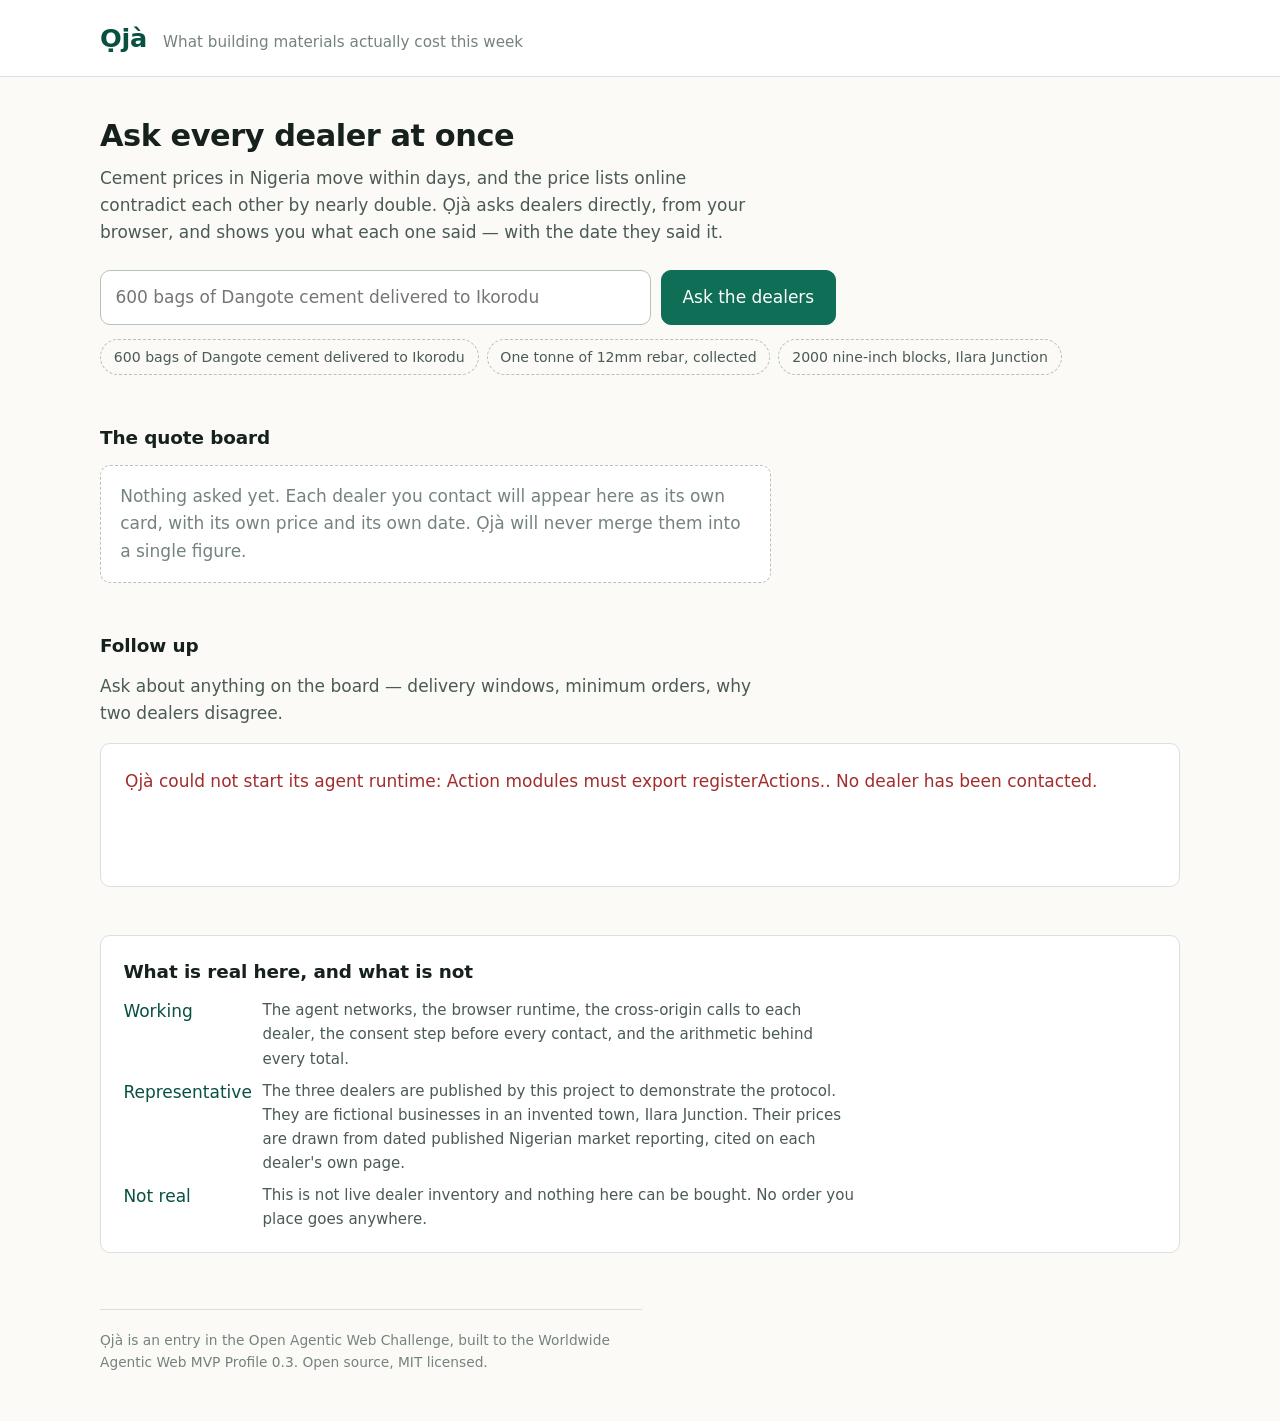
==== index.html @ cd79559d "Add quote board, site actions, dealer pages and two more dealers The quote board is the primary surf" ====
<!DOCTYPE html>
<html lang="en">
  <head>
    <meta charset="utf-8" />
    <meta name="viewport" content="width=device-width, initial-scale=1" />
    <title>Ọjà — what building materials actually cost this week</title>
    <meta
      name="description"
      content="Ọjà asks several independent Nigerian building-materials dealers for a quote at once and lays their answers side by side, each one dated and attributed. It never averages them."
    />
    <link rel="stylesheet" href="styles.css" />
    <script type="module" src="site.js"></script>
  </head>
  <body>
    <header class="masthead">
      <div class="wrap">
        <p class="wordmark">Ọjà</p>
        <p class="tagline">What building materials actually cost this week</p>
      </div>
    </header>

    <main class="wrap">
      <section class="ask" aria-labelledby="ask-heading">
        <h1 id="ask-heading">Ask every dealer at once</h1>
        <p class="lede">
          Cement prices in Nigeria move within days, and the price lists online contradict
          each other by nearly double. Ọjà asks dealers directly, from your browser, and
          shows you what each one said — with the date they said it.
        </p>

        <form id="ask-form" class="ask-form">
          <label for="ask-input" class="visually-hidden">What do you need?</label>
          <input
            id="ask-input"
            name="ask"
            type="text"
            autocomplete="off"
            placeholder="600 bags of Dangote cement delivered to Ikorodu"
          />
          <button type="submit">Ask the dealers</button>
        </form>

        <ul class="examples" aria-label="Example questions">
          <li><button type="button" class="example">600 bags of Dangote cement delivered to Ikorodu</button></li>
          <li><button type="button" class="example">One tonne of 12mm rebar, collected</button></li>
          <li><button type="button" class="example">2000 nine-inch blocks, Ilara Junction</button></li>
        </ul>
      </section>

      <section class="board-section" aria-labelledby="board-heading">
        <h2 id="board-heading">The quote board</h2>
        <p id="board-empty" class="board-empty">
          Nothing asked yet. Each dealer you contact will appear here as its own card, with
          its own price and its own date. Ọjà will never merge them into a single figure.
        </p>
        <div id="board" aria-live="polite"></div>
      </section>

      <section class="assistant-section" aria-labelledby="assistant-heading">
        <h2 id="assistant-heading">Follow up</h2>
        <p class="assistant-intro">
          Ask about anything on the board — delivery windows, minimum orders, why two
          dealers disagree.
        </p>
        <div id="app"></div>
      </section>

      <section class="disclosure" aria-labelledby="disclosure-heading">
        <h2 id="disclosure-heading">What is real here, and what is not</h2>
        <dl class="disclosure-list">
          <dt>Working</dt>
          <dd>
            The agent networks, the browser runtime, the cross-origin calls to each dealer,
            the consent step before every contact, and the arithmetic behind every total.
          </dd>
          <dt>Representative</dt>
          <dd>
            The three dealers are published by this project to demonstrate the protocol.
            They are fictional businesses in an invented town, Ilara Junction. Their prices
            are drawn from dated published Nigerian market reporting, cited on each dealer's
            own page.
          </dd>
          <dt>Not real</dt>
          <dd>
            This is not live dealer inventory and nothing here can be bought. No order you
            place goes anywhere.
          </dd>
        </dl>
      </section>
    </main>

    <footer class="wrap">
      <p>
        Ọjà is an entry in the Open Agentic Web Challenge, built to the Worldwide Agentic
        Web MVP Profile 0.3. Open source, MIT licensed.
      </p>
    </footer>
  </body>
</html>
---- styles.css ----
/* Ọjà.
   A buyer comparing dealer prices is reading figures, not browsing a brochure, so the
   page follows financial-information conventions: tabular numerals so prices align
   down a column, dates never hidden, and colour used only where it carries meaning. */

:root {
  --ink: #16211e;
  --ink-soft: #4a5a55;
  --ink-faint: #74837e;
  --line: #d9e0dd;
  --line-strong: #b4c2bd;
  --paper: #fbfaf7;
  --card: #ffffff;
  --green: #0f6e56;
  --green-deep: #085041;
  --green-wash: #e1f5ee;
  --amber: #854f0b;
  --amber-wash: #faeeda;
  --red: #a32d2d;
  --red-wash: #fcebeb;
  --radius: 10px;
  --measure: 62ch;
}

* { box-sizing: border-box; }

html { -webkit-text-size-adjust: 100%; }

body {
  margin: 0;
  background: var(--paper);
  color: var(--ink);
  font-family: ui-sans-serif, system-ui, -apple-system, "Segoe UI", Roboto, "Helvetica Neue", Arial, sans-serif;
  font-size: 17px;
  line-height: 1.6;
  font-variant-numeric: tabular-nums;
}

.wrap { width: min(1080px, 100% - 2.5rem); margin-inline: auto; }

.visually-hidden {
  position: absolute; width: 1px; height: 1px;
  padding: 0; margin: -1px; overflow: hidden;
  clip-path: inset(50%); white-space: nowrap;
}

/* masthead */

.masthead {
  border-bottom: 1px solid var(--line);
  background: var(--card);
  padding-block: 1.1rem;
}
.masthead .wrap { display: flex; align-items: baseline; gap: 1rem; flex-wrap: wrap; }
.wordmark {
  margin: 0;
  font-size: 1.6rem;
  font-weight: 600;
  letter-spacing: -0.01em;
  color: var(--green-deep);
}
.tagline { margin: 0; color: var(--ink-faint); font-size: 0.95rem; }

main { padding-block: 2.5rem 3.5rem; display: grid; gap: 3rem; }

h1 { font-size: 1.9rem; line-height: 1.25; margin: 0 0 0.6rem; letter-spacing: -0.015em; }
h2 { font-size: 1.15rem; margin: 0 0 0.75rem; letter-spacing: -0.005em; }
h3 { font-size: 1rem; margin: 0 0 0.35rem; }

.lede { max-width: var(--measure); color: var(--ink-soft); margin: 0 0 1.5rem; }

/* ask */

.ask-form { display: flex; gap: 0.6rem; flex-wrap: wrap; max-width: 46rem; }
.ask-form input {
  flex: 1 1 22rem;
  min-width: 0;
  padding: 0.8rem 0.9rem;
  font: inherit;
  color: var(--ink);
  background: var(--card);
  border: 1px solid var(--line-strong);
  border-radius: var(--radius);
}
.ask-form input:focus-visible { outline: 2px solid var(--green); outline-offset: 1px; border-color: var(--green); }
.ask-form button {
  padding: 0.8rem 1.3rem;
  font: inherit;
  font-weight: 500;
  color: #fff;
  background: var(--green);
  border: 1px solid var(--green);
  border-radius: var(--radius);
  cursor: pointer;
}
.ask-form button:hover { background: var(--green-deep); border-color: var(--green-deep); }
.ask-form button:focus-visible { outline: 2px solid var(--green-deep); outline-offset: 2px; }
.ask-form button[disabled] { opacity: 0.55; cursor: progress; }

.examples { list-style: none; display: flex; flex-wrap: wrap; gap: 0.5rem; padding: 0; margin: 0.9rem 0 0; }
.example {
  font: inherit;
  font-size: 0.88rem;
  color: var(--ink-soft);
  background: transparent;
  border: 1px dashed var(--line-strong);
  border-radius: 999px;
  padding: 0.35rem 0.8rem;
  cursor: pointer;
}
.example:hover { color: var(--green-deep); border-color: var(--green); border-style: solid; }
.example:focus-visible { outline: 2px solid var(--green); outline-offset: 2px; }

/* board */

.board-empty {
  max-width: var(--measure);
  color: var(--ink-faint);
  background: var(--card);
  border: 1px dashed var(--line-strong);
  border-radius: var(--radius);
  padding: 1.1rem 1.2rem;
  margin: 0;
}
.board-request { margin: 0 0 1rem; color: var(--ink-soft); font-size: 0.95rem; }

.quote-grid {
  display: grid;
  gap: 1rem;
  grid-template-columns: repeat(auto-fit, minmax(16rem, 1fr));
}

.quote-card {
  background: var(--card);
  border: 1px solid var(--line);
  border-radius: var(--radius);
  padding: 1.1rem 1.2rem 1.2rem;
  display: flex;
  flex-direction: column;
  gap: 0.15rem;
}
.quote-card h3 { color: var(--green-deep); }

.quote-price {
  margin: 0.35rem 0 0;
  font-size: 1.85rem;
  font-weight: 600;
  letter-spacing: -0.02em;
  line-height: 1.1;
}
.quote-unit { margin: 0 0 0.7rem; color: var(--ink-faint); font-size: 0.88rem; }

.quote-card dl { margin: 0; display: grid; grid-template-columns: auto 1fr; gap: 0.3rem 0.9rem; font-size: 0.9rem; }
.quote-card dt { color: var(--ink-faint); }
.quote-card dd { margin: 0; color: var(--ink-soft); }

.quote-date {
  margin: 0.8rem 0 0;
  font-size: 0.84rem;
  color: var(--ink-faint);
  padding-top: 0.6rem;
  border-top: 1px solid var(--line);
}
.quote-date-stale { color: var(--amber); background: var(--amber-wash); border-radius: 6px; padding: 0.4rem 0.55rem; border-top: 0; }
.quote-note { margin: 0.6rem 0 0; font-size: 0.86rem; color: var(--ink-soft); }

.quote-card-failed { background: var(--red-wash); border-color: #f09595; }
.quote-card-failed h3 { color: var(--red); }
.quote-failed-reason { margin: 0.3rem 0 0; font-size: 0.9rem; color: #791f1f; }

/* spread */

.spread {
  margin-top: 1.25rem;
  background: var(--green-wash);
  border: 1px solid #5dcaa5;
  border-radius: var(--radius);
  padding: 1.1rem 1.2rem;
}
.spread h3 { color: var(--green-deep); }
.spread-line { margin: 0.2rem 0 0; font-size: 1.05rem; font-weight: 500; }
.spread-gap { margin: 0.25rem 0 0; color: var(--green-deep); }

.spread-wide { background: var(--amber-wash); border-color: #ef9f27; }
.spread-wide h3, .spread-wide .spread-gap { color: var(--amber); }
.spread-warning { margin: 0.7rem 0 0; font-size: 0.92rem; color: #633806; max-width: var(--measure); }

/* assistant */

.assistant-intro { max-width: var(--measure); color: var(--ink-soft); margin: 0 0 1rem; }
#app {
  background: var(--card);
  border: 1px solid var(--line);
  border-radius: var(--radius);
  min-height: 9rem;
  padding: 0.5rem;
}

/* disclosure */

.disclosure {
  background: var(--card);
  border: 1px solid var(--line);
  border-radius: var(--radius);
  padding: 1.3rem 1.4rem;
}
.disclosure-list { margin: 0; display: grid; gap: 0.5rem 1.2rem; grid-template-columns: 7.5rem 1fr; }
.disclosure-list dt { font-weight: 500; color: var(--green-deep); }
.disclosure-list dd { margin: 0; color: var(--ink-soft); max-width: var(--measure); font-size: 0.94rem; }

footer { padding-bottom: 3rem; }
footer p { color: var(--ink-faint); font-size: 0.86rem; max-width: var(--measure); margin: 0; border-top: 1px solid var(--line); padding-top: 1.2rem; }

@media (max-width: 34rem) {
  body { font-size: 16px; }
  h1 { font-size: 1.55rem; }
  .disclosure-list { grid-template-columns: 1fr; gap: 0.15rem; }
  .disclosure-list dd { margin-bottom: 0.7rem; }
  .quote-price { font-size: 1.6rem; }
}

@media (prefers-reduced-motion: reduce) {
  * { animation-duration: 0.01ms !important; transition-duration: 0.01ms !important; }
}
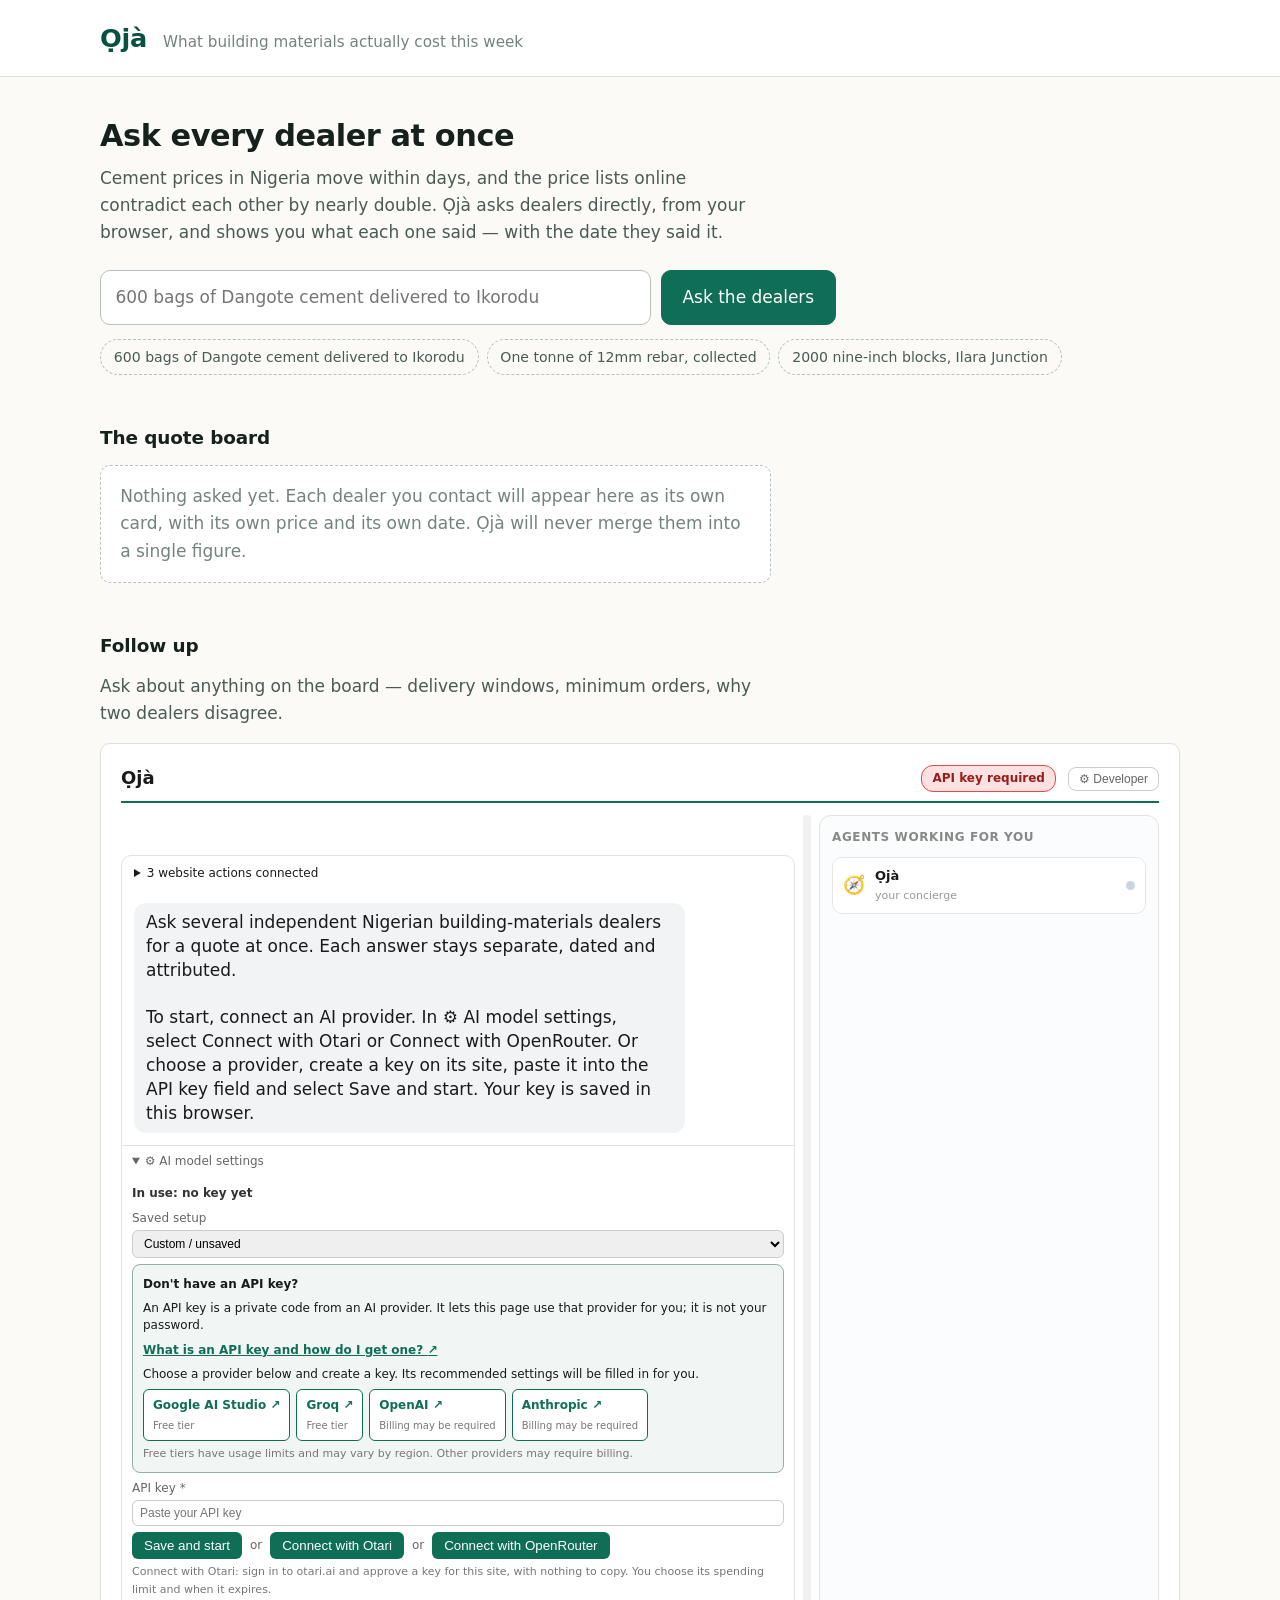
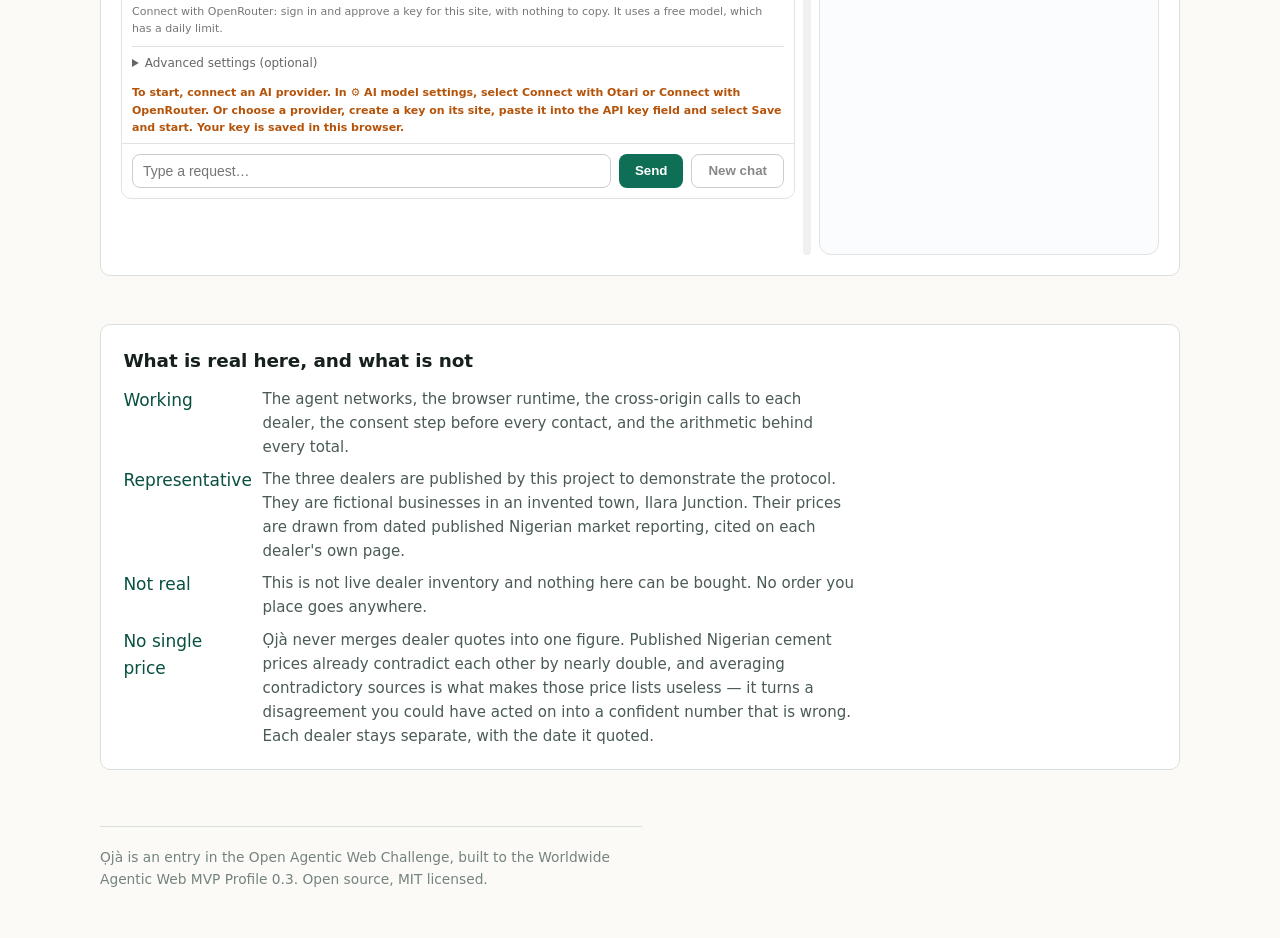
==== commit 9193c348: "Tell the buyer what to check, not what Ọjà refuses to do The spread panel said "that disagreement is" ====
--- a/index.html
+++ b/index.html
@@ -85,6 +85,14 @@
             This is not live dealer inventory and nothing here can be bought. No order you
             place goes anywhere.
           </dd>
+          <dt>No single price</dt>
+          <dd>
+            Ọjà never merges dealer quotes into one figure. Published Nigerian cement prices
+            already contradict each other by nearly double, and averaging contradictory
+            sources is what makes those price lists useless — it turns a disagreement you
+            could have acted on into a confident number that is wrong. Each dealer stays
+            separate, with the date it quoted.
+          </dd>
         </dl>
       </section>
     </main>
--- a/styles.css
+++ b/styles.css
@@ -222,3 +222,15 @@
 @media (prefers-reduced-motion: reduce) {
   * { animation-duration: 0.01ms !important; transition-duration: 0.01ms !important; }
 }
+
+/* The dealer disclosure, rendered by the page rather than generated by each dealer.
+   A page-owned disclosure cannot be softened or omitted by a model having an off turn,
+   and three agents writing the same sentence is time the buyer waits through. */
+.quote-status {
+  margin: .7rem 0 0;
+  padding-top: .6rem;
+  border-top: 1px solid var(--line);
+  font-size: .8rem;
+  color: var(--ink-faint);
+}
+.quote-card-failed .quote-status { border-top-color: #f09595; color: #791f1f; }
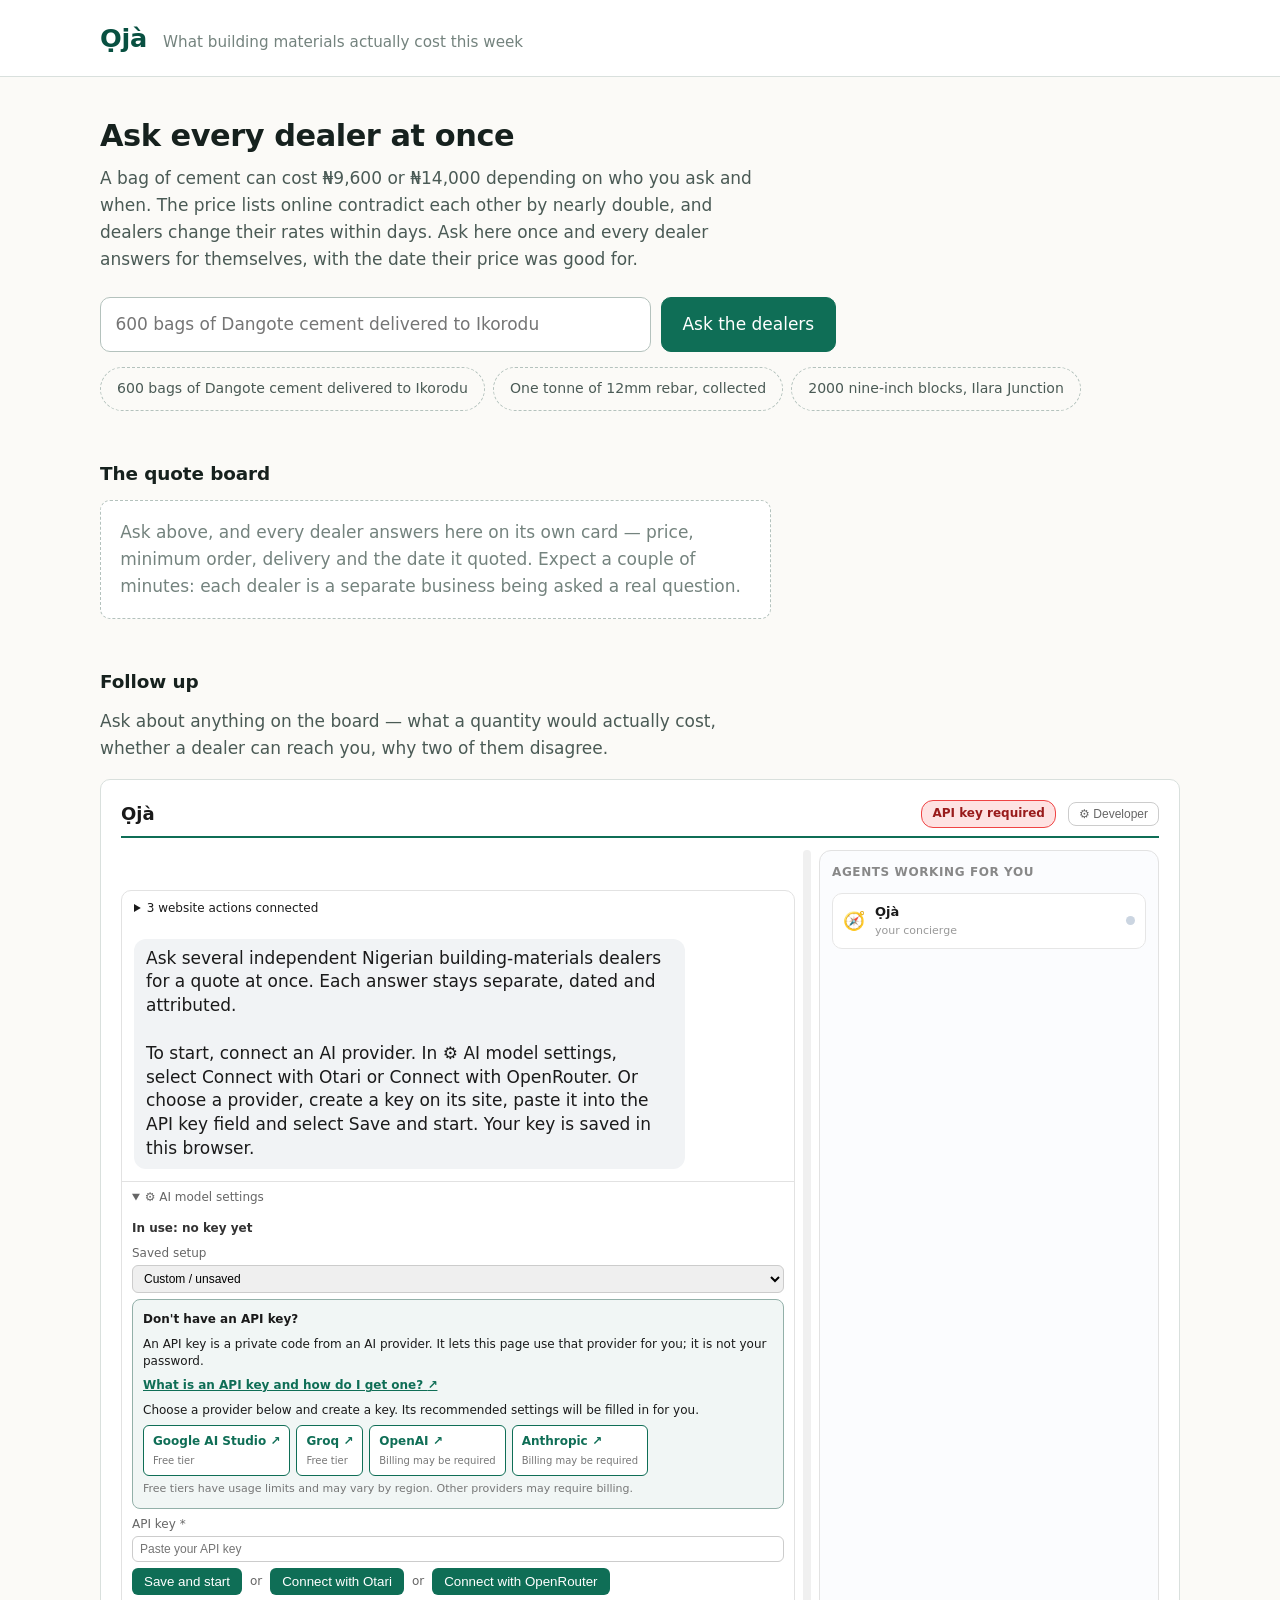
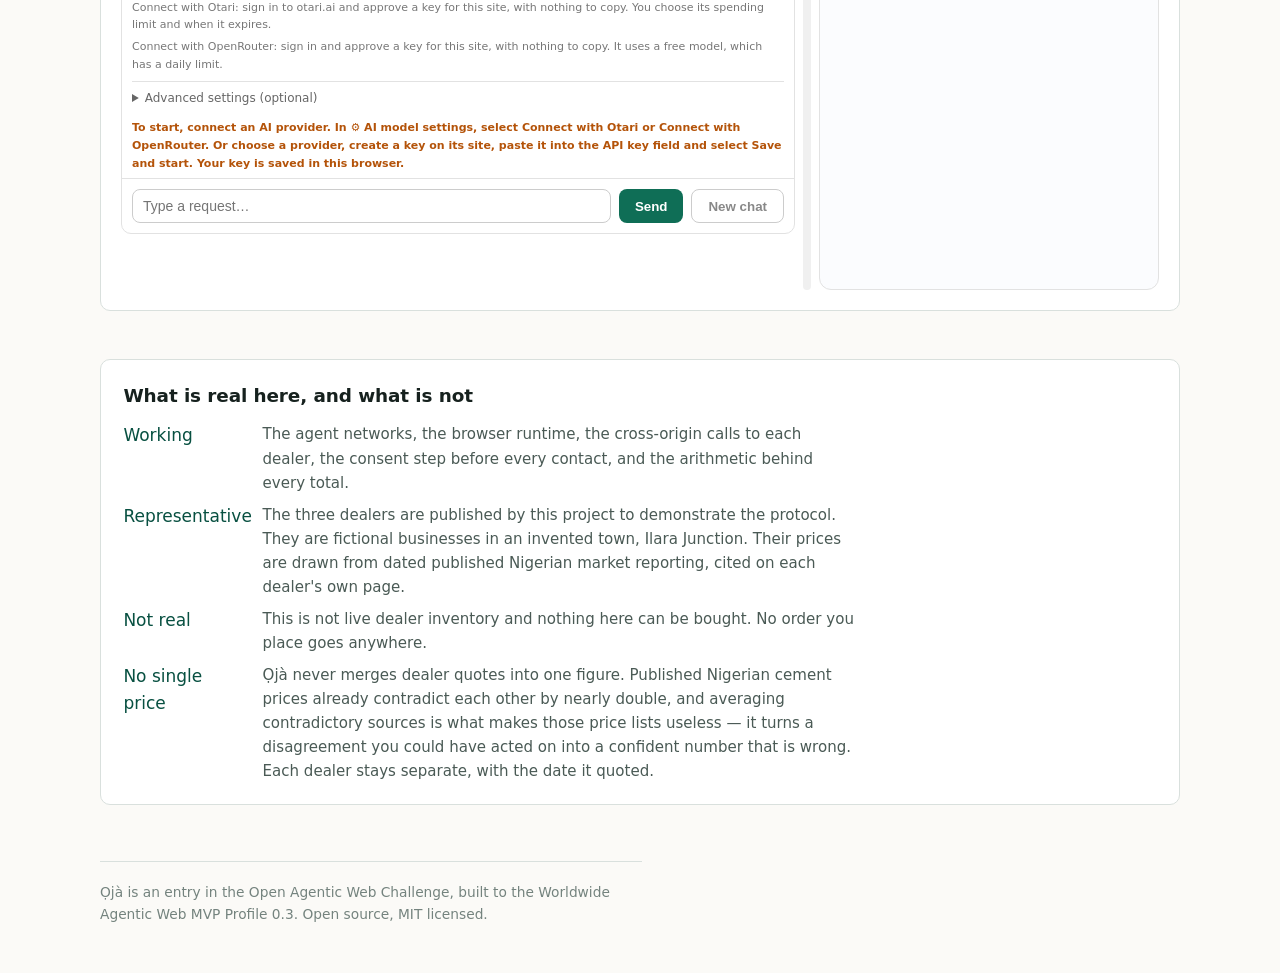
==== commit 68dd7f13: "Fix self-referential copy, touch targets and the live region Copy. The same fault as the spread pane" ====
--- a/index.html
+++ b/index.html
@@ -23,9 +23,10 @@
       <section class="ask" aria-labelledby="ask-heading">
         <h1 id="ask-heading">Ask every dealer at once</h1>
         <p class="lede">
-          Cement prices in Nigeria move within days, and the price lists online contradict
-          each other by nearly double. Ọjà asks dealers directly, from your browser, and
-          shows you what each one said — with the date they said it.
+          A bag of cement can cost ₦9,600 or ₦14,000 depending on who you ask and when.
+          The price lists online contradict each other by nearly double, and dealers change
+          their rates within days. Ask here once and every dealer answers for themselves,
+          with the date their price was good for.
         </p>
 
         <form id="ask-form" class="ask-form">
@@ -50,17 +51,19 @@
       <section class="board-section" aria-labelledby="board-heading">
         <h2 id="board-heading">The quote board</h2>
         <p id="board-empty" class="board-empty">
-          Nothing asked yet. Each dealer you contact will appear here as its own card, with
-          its own price and its own date. Ọjà will never merge them into a single figure.
+          Ask above, and every dealer answers here on its own card — price, minimum order,
+          delivery and the date it quoted. Expect a couple of minutes: each dealer is a
+          separate business being asked a real question.
         </p>
-        <div id="board" aria-live="polite"></div>
+        <div id="board"></div>
+        <p id="board-status" class="visually-hidden" role="status" aria-live="polite"></p>
       </section>
 
       <section class="assistant-section" aria-labelledby="assistant-heading">
         <h2 id="assistant-heading">Follow up</h2>
         <p class="assistant-intro">
-          Ask about anything on the board — delivery windows, minimum orders, why two
-          dealers disagree.
+          Ask about anything on the board — what a quantity would actually cost, whether a
+          dealer can reach you, why two of them disagree.
         </p>
         <div id="app"></div>
       </section>
--- a/styles.css
+++ b/styles.css
@@ -18,6 +18,11 @@
   --amber-wash: #faeeda;
   --red: #a32d2d;
   --red-wash: #fcebeb;
+  --red-line: #f09595;
+  --red-ink: #791f1f;
+  --green-line: #5dcaa5;
+  --amber-line: #ef9f27;
+  --amber-ink: #633806;
   --radius: 10px;
   --measure: 62ch;
 }
@@ -105,8 +110,11 @@
   background: transparent;
   border: 1px dashed var(--line-strong);
   border-radius: 999px;
-  padding: 0.35rem 0.8rem;
+  /* 44px minimum: these are tapped with a thumb, not clicked with a mouse. */
+  min-height: 44px;
+  padding: 0.5rem 1rem;
   cursor: pointer;
+  text-align: left;
 }
 .example:hover { color: var(--green-deep); border-color: var(--green); border-style: solid; }
 .example:focus-visible { outline: 2px solid var(--green); outline-offset: 2px; }
@@ -164,16 +172,16 @@
 .quote-date-stale { color: var(--amber); background: var(--amber-wash); border-radius: 6px; padding: 0.4rem 0.55rem; border-top: 0; }
 .quote-note { margin: 0.6rem 0 0; font-size: 0.86rem; color: var(--ink-soft); }
 
-.quote-card-failed { background: var(--red-wash); border-color: #f09595; }
+.quote-card-failed { background: var(--red-wash); border-color: var(--red-line); }
 .quote-card-failed h3 { color: var(--red); }
-.quote-failed-reason { margin: 0.3rem 0 0; font-size: 0.9rem; color: #791f1f; }
+.quote-failed-reason { margin: 0.3rem 0 0; font-size: 0.9rem; color: var(--red-ink); }
 
 /* spread */
 
 .spread {
   margin-top: 1.25rem;
   background: var(--green-wash);
-  border: 1px solid #5dcaa5;
+  border: 1px solid var(--green-line);
   border-radius: var(--radius);
   padding: 1.1rem 1.2rem;
 }
@@ -181,9 +189,9 @@
 .spread-line { margin: 0.2rem 0 0; font-size: 1.05rem; font-weight: 500; }
 .spread-gap { margin: 0.25rem 0 0; color: var(--green-deep); }
 
-.spread-wide { background: var(--amber-wash); border-color: #ef9f27; }
+.spread-wide { background: var(--amber-wash); border-color: var(--amber-line); }
 .spread-wide h3, .spread-wide .spread-gap { color: var(--amber); }
-.spread-warning { margin: 0.7rem 0 0; font-size: 0.92rem; color: #633806; max-width: var(--measure); }
+.spread-warning { margin: 0.7rem 0 0; font-size: 0.92rem; color: var(--amber-ink); max-width: var(--measure); }
 
 /* assistant */
 
@@ -233,4 +241,11 @@
   font-size: .8rem;
   color: var(--ink-faint);
 }
-.quote-card-failed .quote-status { border-top-color: #f09595; color: #791f1f; }
+.quote-card-failed .quote-status { border-top-color: #f09595; color: var(--red-ink); }
+
+/* A dealer that has not answered yet. Asking three dealers one at a time takes
+   minutes; showing who is still to come is the difference between a page that
+   looks slow and a page that looks broken. */
+.quote-card-waiting { background: transparent; border-style: dashed; }
+.quote-card-waiting h3 { color: var(--ink-faint); }
+.quote-waiting { margin: .3rem 0 0; font-size: .9rem; color: var(--ink-faint); }
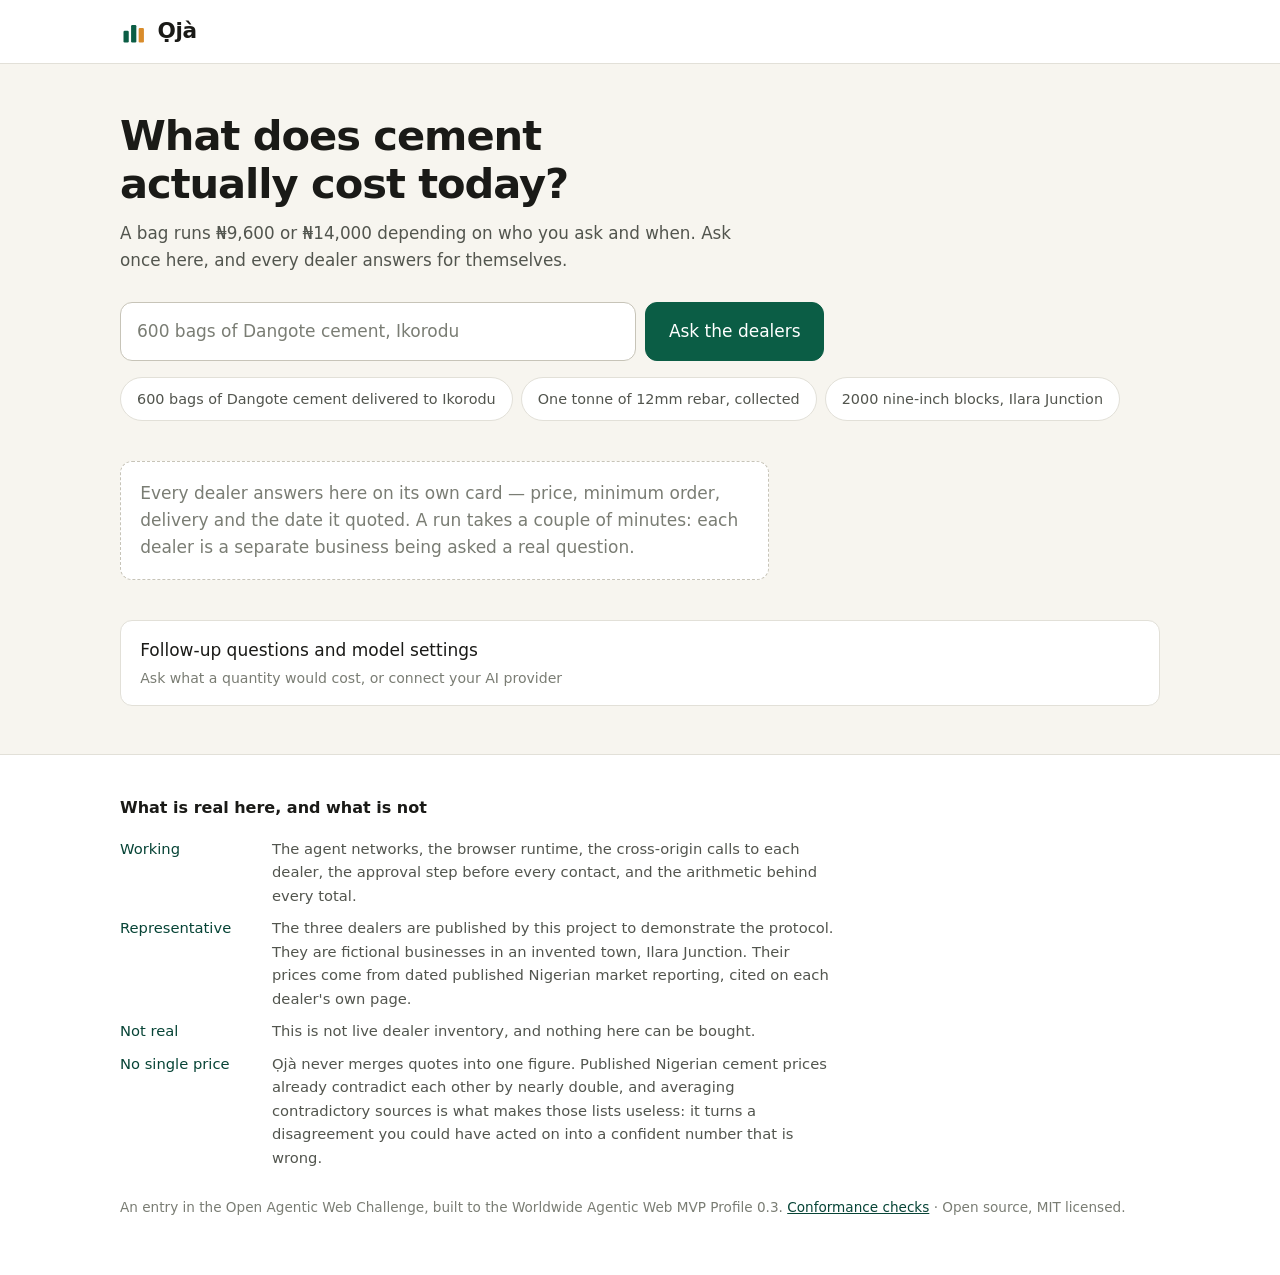
==== commit ff9eaa90: "Give Ọjà a brand and a front end Palette: market green with amber. Green carries money and trust and" ====
--- a/index.html
+++ b/index.html
@@ -6,105 +6,111 @@
     <title>Ọjà — what building materials actually cost this week</title>
     <meta
       name="description"
-      content="Ọjà asks several independent Nigerian building-materials dealers for a quote at once and lays their answers side by side, each one dated and attributed. It never averages them."
+      content="Ask several independent Nigerian building-materials dealers for a quote at once. Every answer stays separate, dated and attributed."
     />
+    <link rel="icon" href="favicon.svg" type="image/svg+xml" />
     <link rel="stylesheet" href="styles.css" />
     <script type="module" src="site.js"></script>
   </head>
   <body>
     <header class="masthead">
       <div class="wrap">
-        <p class="wordmark">Ọjà</p>
-        <p class="tagline">What building materials actually cost this week</p>
+        <a class="brand" href="./" aria-label="Ọjà, home">
+          <svg class="mark" viewBox="0 0 48 48" aria-hidden="true">
+            <rect x="6" y="22" width="9" height="20" rx="2" />
+            <rect x="19" y="12" width="9" height="30" rx="2" />
+            <rect class="mark-accent" x="32" y="17" width="9" height="25" rx="2" />
+          </svg>
+          <span class="wordmark">Ọjà</span>
+        </a>
       </div>
     </header>
 
-    <main class="wrap">
-      <section class="ask" aria-labelledby="ask-heading">
-        <h1 id="ask-heading">Ask every dealer at once</h1>
-        <p class="lede">
-          A bag of cement can cost ₦9,600 or ₦14,000 depending on who you ask and when.
-          The price lists online contradict each other by nearly double, and dealers change
-          their rates within days. Ask here once and every dealer answers for themselves,
-          with the date their price was good for.
-        </p>
+    <main>
+      <section class="hero">
+        <div class="wrap">
+          <h1>What does cement actually cost today?</h1>
+          <p class="lede">
+            A bag runs ₦9,600 or ₦14,000 depending on who you ask and when. Ask once here,
+            and every dealer answers for themselves.
+          </p>
 
-        <form id="ask-form" class="ask-form">
-          <label for="ask-input" class="visually-hidden">What do you need?</label>
-          <input
-            id="ask-input"
-            name="ask"
-            type="text"
-            autocomplete="off"
-            placeholder="600 bags of Dangote cement delivered to Ikorodu"
-          />
-          <button type="submit">Ask the dealers</button>
-        </form>
+          <form id="ask-form" class="ask-form">
+            <label for="ask-input" class="visually-hidden">What do you need?</label>
+            <input
+              id="ask-input"
+              name="ask"
+              type="text"
+              autocomplete="off"
+              enterkeyhint="send"
+              placeholder="600 bags of Dangote cement, Ikorodu"
+            />
+            <button type="submit">Ask the dealers</button>
+          </form>
 
-        <ul class="examples" aria-label="Example questions">
-          <li><button type="button" class="example">600 bags of Dangote cement delivered to Ikorodu</button></li>
-          <li><button type="button" class="example">One tonne of 12mm rebar, collected</button></li>
-          <li><button type="button" class="example">2000 nine-inch blocks, Ilara Junction</button></li>
-        </ul>
+          <ul class="examples" aria-label="Try one of these">
+            <li><button type="button" class="example">600 bags of Dangote cement delivered to Ikorodu</button></li>
+            <li><button type="button" class="example">One tonne of 12mm rebar, collected</button></li>
+            <li><button type="button" class="example">2000 nine-inch blocks, Ilara Junction</button></li>
+          </ul>
+        </div>
       </section>
 
-      <section class="board-section" aria-labelledby="board-heading">
-        <h2 id="board-heading">The quote board</h2>
-        <p id="board-empty" class="board-empty">
-          Ask above, and every dealer answers here on its own card — price, minimum order,
-          delivery and the date it quoted. Expect a couple of minutes: each dealer is a
-          separate business being asked a real question.
-        </p>
-        <div id="board"></div>
-        <p id="board-status" class="visually-hidden" role="status" aria-live="polite"></p>
+      <section class="board-section">
+        <div class="wrap">
+          <p id="board-empty" class="board-empty">
+            Every dealer answers here on its own card — price, minimum order, delivery and the
+            date it quoted. A run takes a couple of minutes: each dealer is a separate
+            business being asked a real question.
+          </p>
+          <div id="board"></div>
+          <p id="board-status" class="visually-hidden" role="status" aria-live="polite"></p>
+        </div>
       </section>
 
-      <section class="assistant-section" aria-labelledby="assistant-heading">
-        <h2 id="assistant-heading">Follow up</h2>
-        <p class="assistant-intro">
-          Ask about anything on the board — what a quantity would actually cost, whether a
-          dealer can reach you, why two of them disagree.
-        </p>
-        <div id="app"></div>
+      <section class="panel-section">
+        <div class="wrap">
+          <details id="assistant-details">
+            <summary>
+              <span class="summary-title">Follow-up questions and model settings</span>
+              <span class="summary-hint">Ask what a quantity would cost, or connect your AI provider</span>
+            </summary>
+            <div id="app"></div>
+          </details>
+        </div>
       </section>
+    </main>
 
-      <section class="disclosure" aria-labelledby="disclosure-heading">
-        <h2 id="disclosure-heading">What is real here, and what is not</h2>
+    <footer>
+      <div class="wrap">
+        <h2>What is real here, and what is not</h2>
         <dl class="disclosure-list">
           <dt>Working</dt>
           <dd>
             The agent networks, the browser runtime, the cross-origin calls to each dealer,
-            the consent step before every contact, and the arithmetic behind every total.
+            the approval step before every contact, and the arithmetic behind every total.
           </dd>
           <dt>Representative</dt>
           <dd>
-            The three dealers are published by this project to demonstrate the protocol.
-            They are fictional businesses in an invented town, Ilara Junction. Their prices
-            are drawn from dated published Nigerian market reporting, cited on each dealer's
-            own page.
+            The three dealers are published by this project to demonstrate the protocol. They
+            are fictional businesses in an invented town, Ilara Junction. Their prices come
+            from dated published Nigerian market reporting, cited on each dealer's own page.
           </dd>
           <dt>Not real</dt>
-          <dd>
-            This is not live dealer inventory and nothing here can be bought. No order you
-            place goes anywhere.
-          </dd>
+          <dd>This is not live dealer inventory, and nothing here can be bought.</dd>
           <dt>No single price</dt>
           <dd>
-            Ọjà never merges dealer quotes into one figure. Published Nigerian cement prices
-            already contradict each other by nearly double, and averaging contradictory
-            sources is what makes those price lists useless — it turns a disagreement you
-            could have acted on into a confident number that is wrong. Each dealer stays
-            separate, with the date it quoted.
+            Ọjà never merges quotes into one figure. Published Nigerian cement prices already
+            contradict each other by nearly double, and averaging contradictory sources is
+            what makes those lists useless: it turns a disagreement you could have acted on
+            into a confident number that is wrong.
           </dd>
         </dl>
-      </section>
-    </main>
-
-    <footer class="wrap">
-      <p>
-        Ọjà is an entry in the Open Agentic Web Challenge, built to the Worldwide Agentic
-        Web MVP Profile 0.3. Open source, MIT licensed.
-      </p>
+        <p class="colophon">
+          An entry in the Open Agentic Web Challenge, built to the Worldwide Agentic Web MVP
+          Profile 0.3. <a href="./checks/">Conformance checks</a> · Open source, MIT licensed.
+        </p>
+      </div>
     </footer>
   </body>
 </html>
--- a/styles.css
+++ b/styles.css
@@ -1,30 +1,41 @@
-/* Ọjà.
-   A buyer comparing dealer prices is reading figures, not browsing a brochure, so the
-   page follows financial-information conventions: tabular numerals so prices align
-   down a column, dates never hidden, and colour used only where it carries meaning. */
+/* Ọjà design tokens.
+   Market green: trust and money, Nigerian without waving a flag. Amber is not
+   decoration here — it marks a stale price or a gap too wide to trust, so it is
+   reserved for exactly those two jobs and used nowhere else. Paper is warm rather
+   than white: this is a building-materials product, not a SaaS dashboard. */
 
 :root {
-  --ink: #16211e;
-  --ink-soft: #4a5a55;
-  --ink-faint: #74837e;
-  --line: #d9e0dd;
-  --line-strong: #b4c2bd;
-  --paper: #fbfaf7;
-  --card: #ffffff;
-  --green: #0f6e56;
-  --green-deep: #085041;
-  --green-wash: #e1f5ee;
-  --amber: #854f0b;
-  --amber-wash: #faeeda;
-  --red: #a32d2d;
-  --red-wash: #fcebeb;
-  --red-line: #f09595;
-  --red-ink: #791f1f;
-  --green-line: #5dcaa5;
-  --amber-line: #ef9f27;
-  --amber-ink: #633806;
-  --radius: 10px;
-  --measure: 62ch;
+  /* brand */
+  --green: #0B5D45;
+  --green-deep: #074436;
+  --green-wash: #E6F0EC;
+  --green-line: #9CC4B6;
+  --amber: #D98C2B;
+  --amber-deep: #8A5410;
+  --amber-wash: #FBF1E2;
+  --amber-line: #E8BE84;
+
+  /* surfaces */
+  --paper: #F7F5EF;
+  --card: #FFFFFF;
+  --line: #E2E0D8;
+  --line-strong: #C7C4B8;
+
+  /* ink */
+  --ink: #1A1A17;
+  --ink-soft: #52554E;
+  --ink-faint: #7A7D74;
+
+  /* states */
+  --red: #A32D2D;
+  --red-wash: #FBEAEA;
+  --red-line: #E8A5A5;
+  --red-ink: #7A1F1F;
+
+  /* form */
+  --radius: 12px;
+  --radius-sm: 8px;
+  --measure: 60ch;
 }
 
 * { box-sizing: border-box; }
@@ -39,9 +50,10 @@
   font-size: 17px;
   line-height: 1.6;
   font-variant-numeric: tabular-nums;
-}
-
-.wrap { width: min(1080px, 100% - 2.5rem); margin-inline: auto; }
+  -webkit-font-smoothing: antialiased;
+}
+
+.wrap { width: min(1040px, 100% - 2.5rem); margin-inline: auto; }
 
 .visually-hidden {
   position: absolute; width: 1px; height: 1px;
@@ -49,75 +61,87 @@
   clip-path: inset(50%); white-space: nowrap;
 }
 
-/* masthead */
-
-.masthead {
-  border-bottom: 1px solid var(--line);
-  background: var(--card);
-  padding-block: 1.1rem;
-}
-.masthead .wrap { display: flex; align-items: baseline; gap: 1rem; flex-wrap: wrap; }
-.wordmark {
-  margin: 0;
-  font-size: 1.6rem;
-  font-weight: 600;
-  letter-spacing: -0.01em;
-  color: var(--green-deep);
-}
-.tagline { margin: 0; color: var(--ink-faint); font-size: 0.95rem; }
-
-main { padding-block: 2.5rem 3.5rem; display: grid; gap: 3rem; }
-
-h1 { font-size: 1.9rem; line-height: 1.25; margin: 0 0 0.6rem; letter-spacing: -0.015em; }
-h2 { font-size: 1.15rem; margin: 0 0 0.75rem; letter-spacing: -0.005em; }
-h3 { font-size: 1rem; margin: 0 0 0.35rem; }
-
-.lede { max-width: var(--measure); color: var(--ink-soft); margin: 0 0 1.5rem; }
-
-/* ask */
-
-.ask-form { display: flex; gap: 0.6rem; flex-wrap: wrap; max-width: 46rem; }
+/* masthead: the mark and the name, nothing else. Navigation a visitor does not
+   need is navigation that makes a product feel like an admin tool. */
+
+.masthead { background: var(--card); border-bottom: 1px solid var(--line); }
+.brand {
+  display: inline-flex; align-items: center; gap: .6rem;
+  padding: .9rem 0; text-decoration: none; color: inherit;
+}
+.mark { width: 28px; height: 28px; flex: none; }
+.mark rect { fill: var(--green); }
+.mark .mark-accent { fill: var(--amber); }
+.wordmark { font-size: 1.35rem; font-weight: 600; letter-spacing: -0.02em; color: var(--ink); }
+
+/* hero */
+
+.hero { padding: 3rem 0 2.5rem; }
+h1 {
+  font-size: clamp(1.75rem, 6vw, 2.6rem);
+  line-height: 1.15;
+  letter-spacing: -0.025em;
+  margin: 0 0 .75rem;
+  max-width: 18ch;
+}
+.lede { margin: 0 0 1.75rem; color: var(--ink-soft); max-width: var(--measure); font-size: 1.05rem; }
+
+.ask-form { display: flex; gap: .6rem; flex-wrap: wrap; max-width: 44rem; }
 .ask-form input {
-  flex: 1 1 22rem;
-  min-width: 0;
-  padding: 0.8rem 0.9rem;
-  font: inherit;
-  color: var(--ink);
-  background: var(--card);
-  border: 1px solid var(--line-strong);
-  border-radius: var(--radius);
-}
+  flex: 1 1 20rem; min-width: 0;
+  padding: .95rem 1rem; font: inherit; color: var(--ink);
+  background: var(--card); border: 1px solid var(--line-strong);
+  border-radius: var(--radius);
+}
+.ask-form input::placeholder { color: var(--ink-faint); }
 .ask-form input:focus-visible { outline: 2px solid var(--green); outline-offset: 1px; border-color: var(--green); }
 .ask-form button {
-  padding: 0.8rem 1.3rem;
-  font: inherit;
-  font-weight: 500;
-  color: #fff;
-  background: var(--green);
-  border: 1px solid var(--green);
-  border-radius: var(--radius);
-  cursor: pointer;
+  padding: .95rem 1.4rem; font: inherit; font-weight: 500;
+  color: #fff; background: var(--green);
+  border: 1px solid var(--green); border-radius: var(--radius); cursor: pointer;
+  min-height: 44px;
 }
 .ask-form button:hover { background: var(--green-deep); border-color: var(--green-deep); }
 .ask-form button:focus-visible { outline: 2px solid var(--green-deep); outline-offset: 2px; }
-.ask-form button[disabled] { opacity: 0.55; cursor: progress; }
-
-.examples { list-style: none; display: flex; flex-wrap: wrap; gap: 0.5rem; padding: 0; margin: 0.9rem 0 0; }
+.ask-form button[disabled] { opacity: .6; cursor: progress; }
+
+.examples { list-style: none; display: flex; flex-wrap: wrap; gap: .5rem; padding: 0; margin: 1rem 0 0; }
 .example {
-  font: inherit;
-  font-size: 0.88rem;
-  color: var(--ink-soft);
-  background: transparent;
-  border: 1px dashed var(--line-strong);
-  border-radius: 999px;
-  /* 44px minimum: these are tapped with a thumb, not clicked with a mouse. */
-  min-height: 44px;
-  padding: 0.5rem 1rem;
-  cursor: pointer;
-  text-align: left;
-}
-.example:hover { color: var(--green-deep); border-color: var(--green); border-style: solid; }
+  font: inherit; font-size: .9rem; color: var(--ink-soft);
+  background: var(--card); border: 1px solid var(--line);
+  border-radius: 999px; min-height: 44px; padding: .5rem 1rem;
+  cursor: pointer; text-align: left;
+}
+.example:hover { color: var(--green-deep); border-color: var(--green-line); }
 .example:focus-visible { outline: 2px solid var(--green); outline-offset: 2px; }
+
+.board-section { padding-bottom: 2.5rem; }
+.panel-section { padding-bottom: 3rem; }
+
+/* the agent panel is a tool, not the product. It stays closed until wanted. */
+
+#assistant-details {
+  background: var(--card); border: 1px solid var(--line); border-radius: var(--radius);
+}
+#assistant-details > summary {
+  cursor: pointer; padding: 1rem 1.2rem; list-style: none;
+  display: flex; flex-direction: column; gap: .15rem; min-height: 44px;
+}
+#assistant-details > summary::-webkit-details-marker { display: none; }
+#assistant-details > summary:focus-visible { outline: 2px solid var(--green); outline-offset: -2px; border-radius: var(--radius); }
+.summary-title { font-weight: 500; }
+.summary-hint { font-size: .88rem; color: var(--ink-faint); }
+#app { border-top: 1px solid var(--line); padding: .5rem; min-height: 9rem; }
+
+/* footer carries the disclosure: present and findable, not shouted */
+
+footer { border-top: 1px solid var(--line); background: var(--card); padding: 2.5rem 0 3.5rem; }
+footer h2 { font-size: 1rem; margin: 0 0 1rem; }
+.disclosure-list { margin: 0 0 1.75rem; display: grid; gap: .55rem 1.5rem; grid-template-columns: 8rem 1fr; }
+.disclosure-list dt { font-weight: 500; color: var(--green-deep); font-size: .92rem; }
+.disclosure-list dd { margin: 0; color: var(--ink-soft); max-width: var(--measure); font-size: .92rem; }
+.colophon { margin: 0; font-size: .85rem; color: var(--ink-faint); }
+.colophon a { color: var(--green-deep); }
 
 /* board */
 
@@ -191,7 +215,7 @@
 
 .spread-wide { background: var(--amber-wash); border-color: var(--amber-line); }
 .spread-wide h3, .spread-wide .spread-gap { color: var(--amber); }
-.spread-warning { margin: 0.7rem 0 0; font-size: 0.92rem; color: var(--amber-ink); max-width: var(--measure); }
+.spread-warning { margin: 0.7rem 0 0; font-size: 0.92rem; color: var(--amber-deep); max-width: var(--measure); }
 
 /* assistant */
 
@@ -204,48 +228,16 @@
   padding: 0.5rem;
 }
 
-/* disclosure */
-
-.disclosure {
-  background: var(--card);
-  border: 1px solid var(--line);
-  border-radius: var(--radius);
-  padding: 1.3rem 1.4rem;
-}
-.disclosure-list { margin: 0; display: grid; gap: 0.5rem 1.2rem; grid-template-columns: 7.5rem 1fr; }
-.disclosure-list dt { font-weight: 500; color: var(--green-deep); }
-.disclosure-list dd { margin: 0; color: var(--ink-soft); max-width: var(--measure); font-size: 0.94rem; }
-
-footer { padding-bottom: 3rem; }
-footer p { color: var(--ink-faint); font-size: 0.86rem; max-width: var(--measure); margin: 0; border-top: 1px solid var(--line); padding-top: 1.2rem; }
 
 @media (max-width: 34rem) {
   body { font-size: 16px; }
-  h1 { font-size: 1.55rem; }
-  .disclosure-list { grid-template-columns: 1fr; gap: 0.15rem; }
-  .disclosure-list dd { margin-bottom: 0.7rem; }
+  .hero { padding: 2rem 0 1.75rem; }
+  .disclosure-list { grid-template-columns: 1fr; gap: .1rem; }
+  .disclosure-list dd { margin-bottom: .8rem; }
   .quote-price { font-size: 1.6rem; }
+  .ask-form button { flex: 1 1 100%; }
 }
 
 @media (prefers-reduced-motion: reduce) {
-  * { animation-duration: 0.01ms !important; transition-duration: 0.01ms !important; }
-}
-
-/* The dealer disclosure, rendered by the page rather than generated by each dealer.
-   A page-owned disclosure cannot be softened or omitted by a model having an off turn,
-   and three agents writing the same sentence is time the buyer waits through. */
-.quote-status {
-  margin: .7rem 0 0;
-  padding-top: .6rem;
-  border-top: 1px solid var(--line);
-  font-size: .8rem;
-  color: var(--ink-faint);
-}
-.quote-card-failed .quote-status { border-top-color: #f09595; color: var(--red-ink); }
-
-/* A dealer that has not answered yet. Asking three dealers one at a time takes
-   minutes; showing who is still to come is the difference between a page that
-   looks slow and a page that looks broken. */
-.quote-card-waiting { background: transparent; border-style: dashed; }
-.quote-card-waiting h3 { color: var(--ink-faint); }
-.quote-waiting { margin: .3rem 0 0; font-size: .9rem; color: var(--ink-faint); }
+  * { animation-duration: .01ms !important; transition-duration: .01ms !important; }
+}
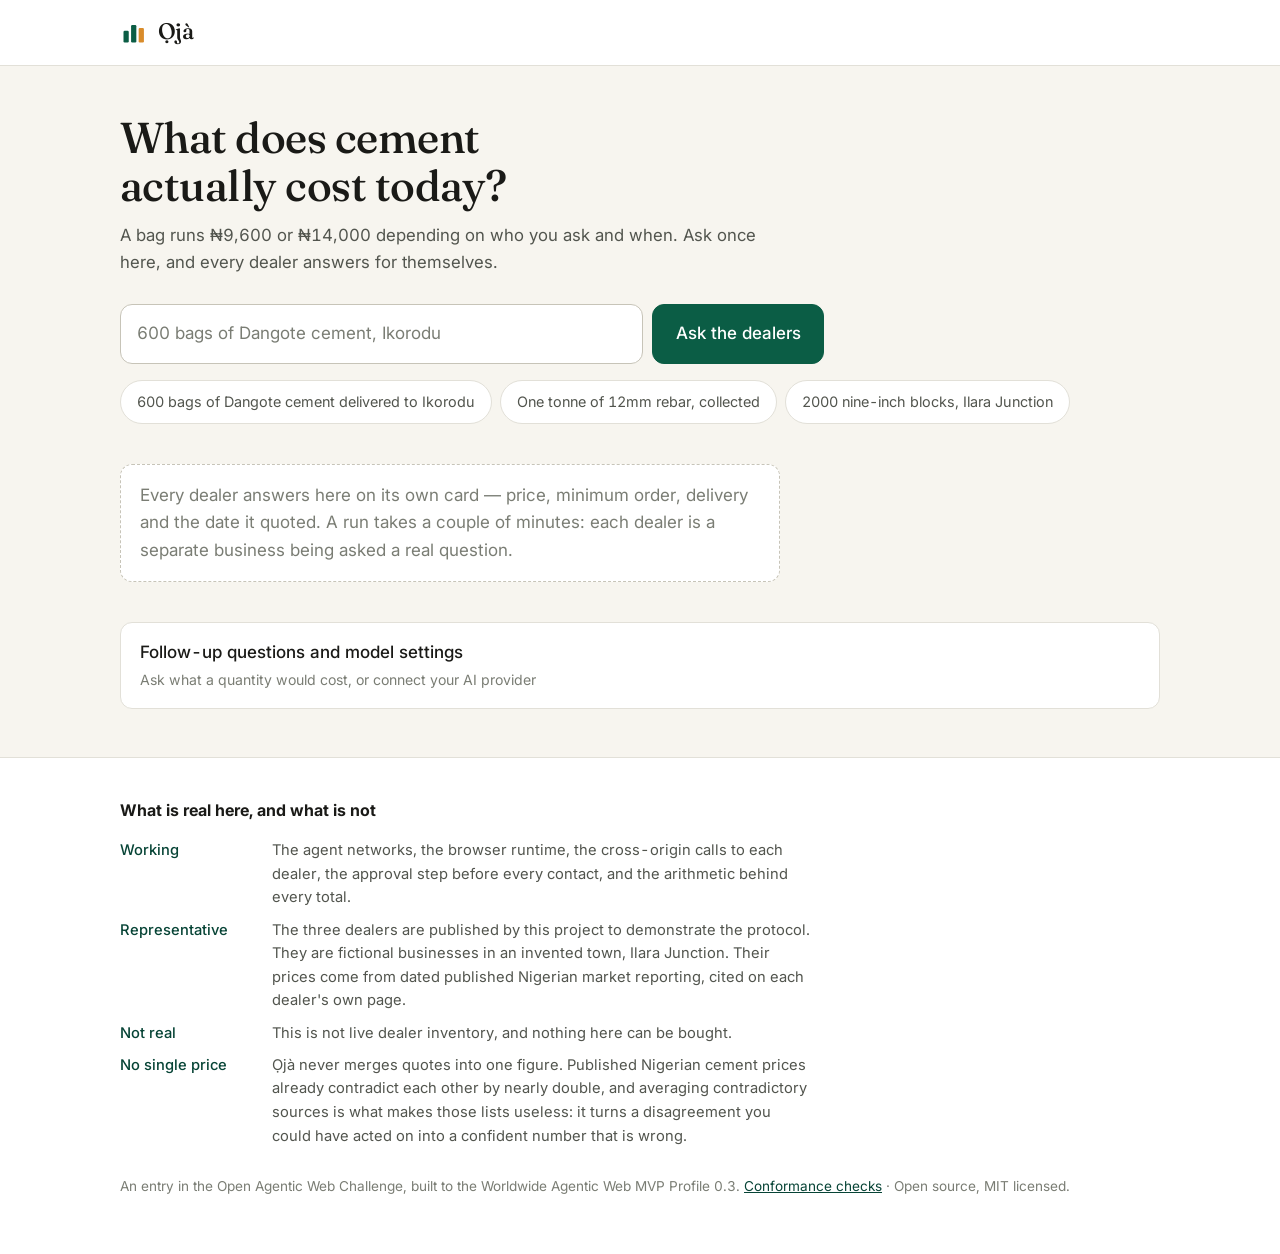
==== commit 4aef6e53: "Set the type: Fraunces for headlines, Inter for the figures One constraint shaped the choice. This i" ====
--- a/index.html
+++ b/index.html
@@ -9,6 +9,12 @@
       content="Ask several independent Nigerian building-materials dealers for a quote at once. Every answer stays separate, dated and attributed."
     />
     <link rel="icon" href="favicon.svg" type="image/svg+xml" />
+    <link rel="preconnect" href="https://fonts.googleapis.com" />
+    <link rel="preconnect" href="https://fonts.gstatic.com" crossorigin />
+    <link
+      rel="stylesheet"
+      href="https://fonts.googleapis.com/css2?family=Fraunces:opsz,wght@9..144,500&family=Inter:wght@400;500;600&display=swap"
+    />
     <link rel="stylesheet" href="styles.css" />
     <script type="module" src="site.js"></script>
   </head>
--- a/styles.css
+++ b/styles.css
@@ -32,6 +32,10 @@
   --red-line: #E8A5A5;
   --red-ink: #7A1F1F;
 
+  /* type */
+  --sans: Inter, ui-sans-serif, system-ui, -apple-system, "Segoe UI", Roboto, "Helvetica Neue", Arial, sans-serif;
+  --display: Fraunces, Georgia, "Times New Roman", serif;
+
   /* form */
   --radius: 12px;
   --radius-sm: 8px;
@@ -46,7 +50,7 @@
   margin: 0;
   background: var(--paper);
   color: var(--ink);
-  font-family: ui-sans-serif, system-ui, -apple-system, "Segoe UI", Roboto, "Helvetica Neue", Arial, sans-serif;
+  font-family: var(--sans);
   font-size: 17px;
   line-height: 1.6;
   font-variant-numeric: tabular-nums;
@@ -72,15 +76,17 @@
 .mark { width: 28px; height: 28px; flex: none; }
 .mark rect { fill: var(--green); }
 .mark .mark-accent { fill: var(--amber); }
-.wordmark { font-size: 1.35rem; font-weight: 600; letter-spacing: -0.02em; color: var(--ink); }
+.wordmark { font-family: var(--display); font-size: 1.4rem; font-weight: 500; letter-spacing: -0.02em; color: var(--ink); }
 
 /* hero */
 
 .hero { padding: 3rem 0 2.5rem; }
 h1 {
-  font-size: clamp(1.75rem, 6vw, 2.6rem);
-  line-height: 1.15;
-  letter-spacing: -0.025em;
+  font-family: var(--display);
+  font-weight: 500;
+  font-size: clamp(1.8rem, 6.4vw, 2.7rem);
+  line-height: 1.12;
+  letter-spacing: -0.012em;
   margin: 0 0 .75rem;
   max-width: 18ch;
 }
@@ -174,6 +180,8 @@
 .quote-card h3 { color: var(--green-deep); }
 
 .quote-price {
+  font-family: var(--sans);
+  font-feature-settings: "tnum" 1, "ss01" 1;
   margin: 0.35rem 0 0;
   font-size: 1.85rem;
   font-weight: 600;
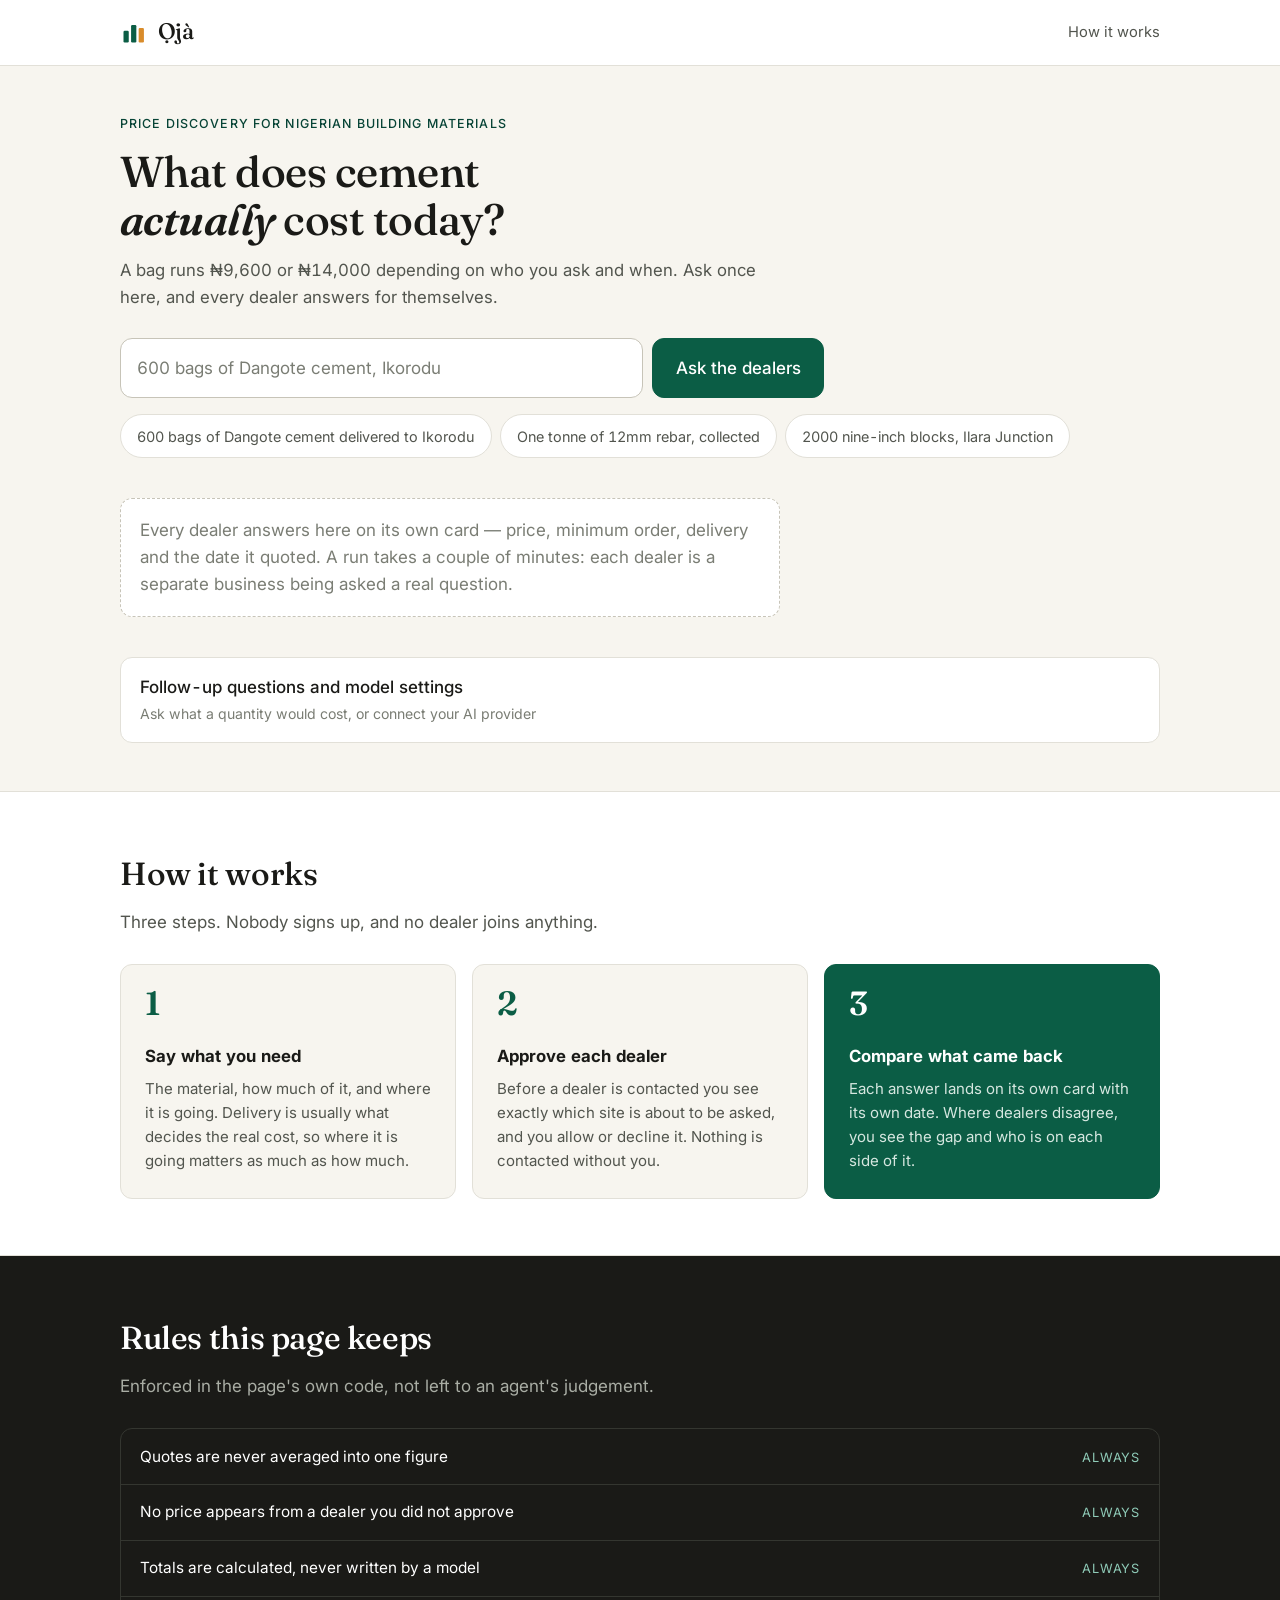
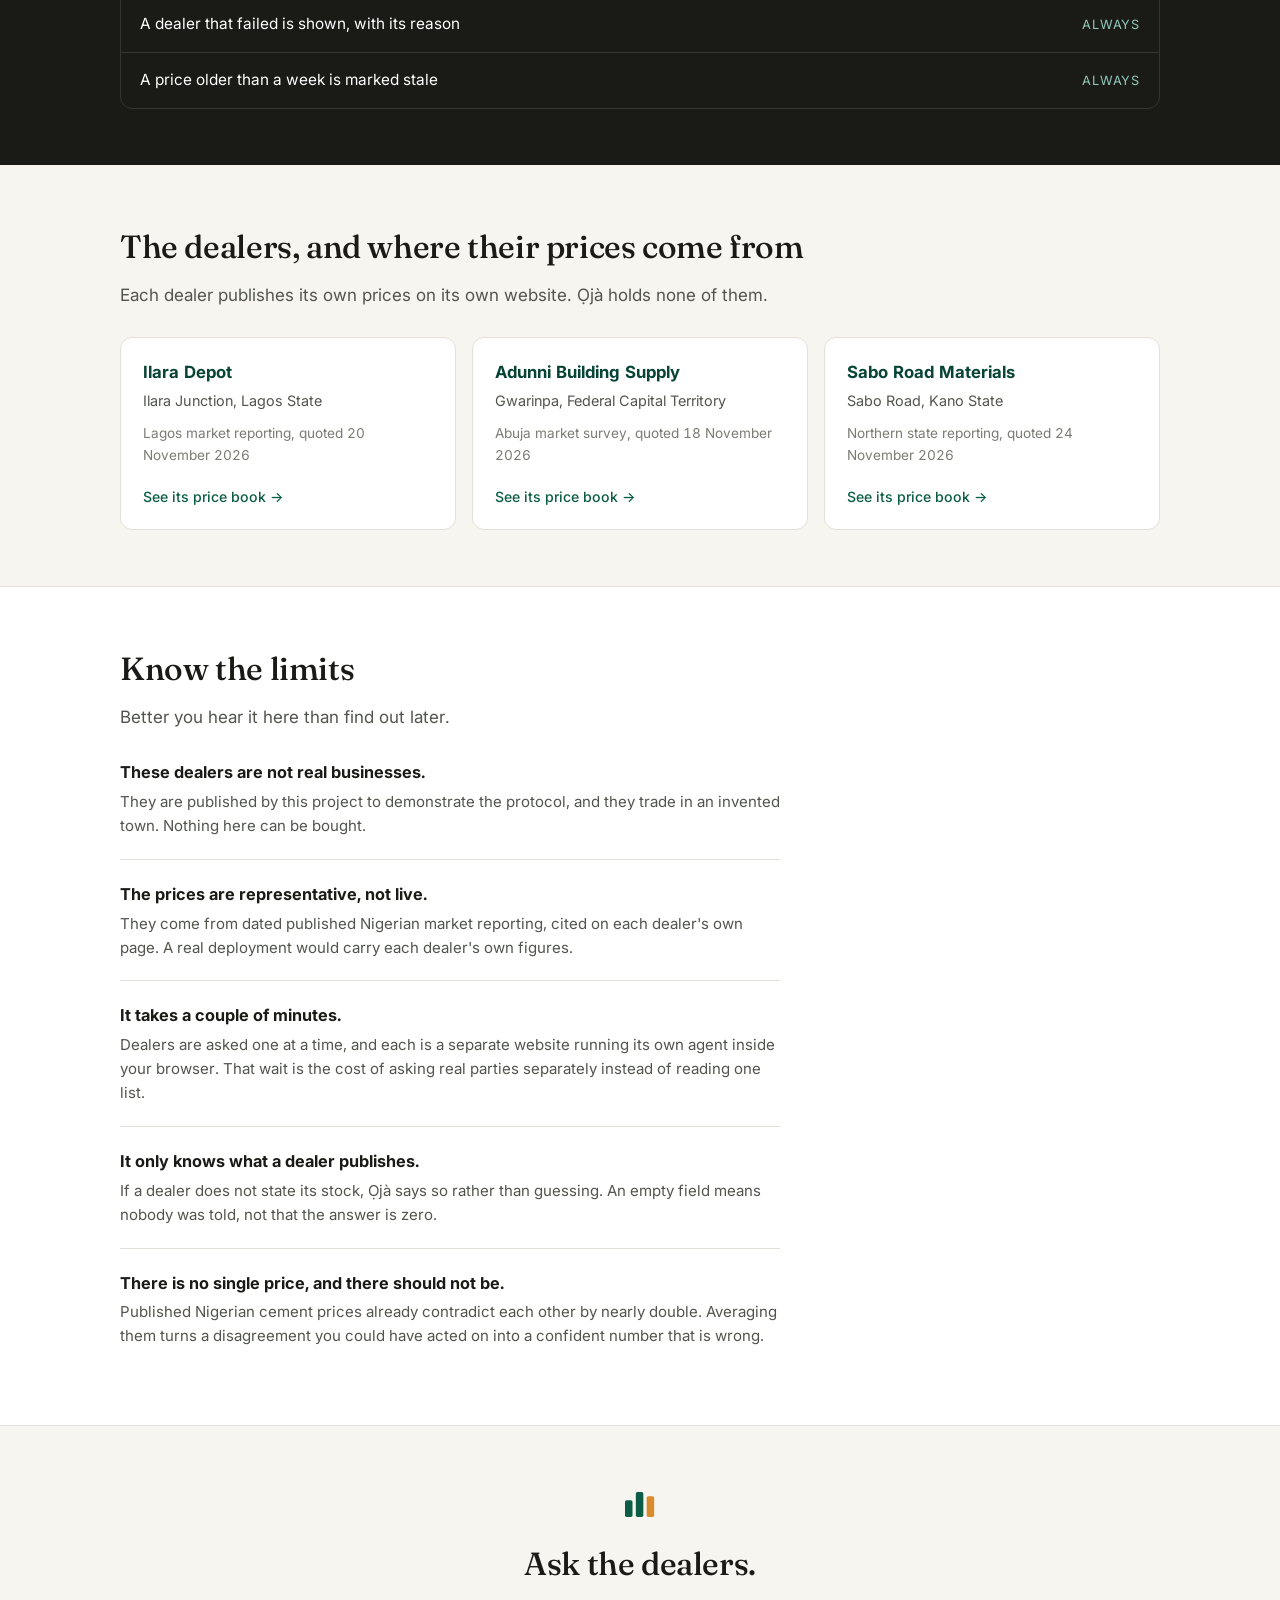
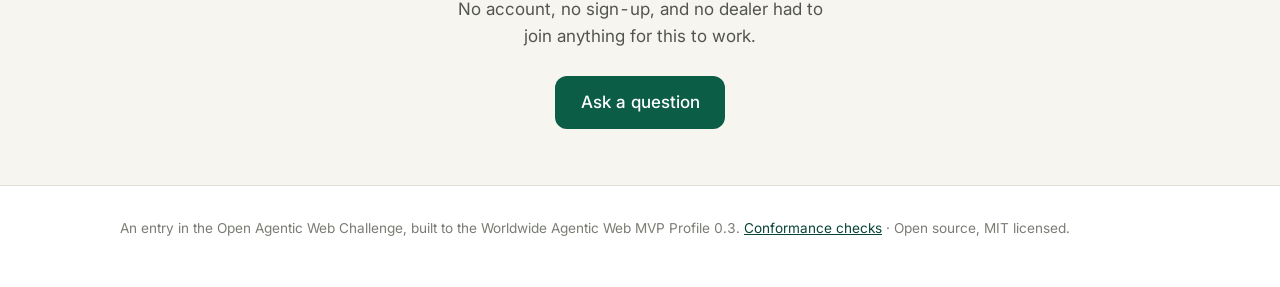
==== commit 55f4e9b7: "Give the page a full structure: how it works, rules, dealers, limits The page was a tool with a disc" ====
--- a/index.html
+++ b/index.html
@@ -13,14 +13,14 @@
     <link rel="preconnect" href="https://fonts.gstatic.com" crossorigin />
     <link
       rel="stylesheet"
-      href="https://fonts.googleapis.com/css2?family=Fraunces:opsz,wght@9..144,500&family=Inter:wght@400;500;600&display=swap"
+      href="https://fonts.googleapis.com/css2?family=Fraunces:opsz,wght@9..144,500;9..144,600&family=Inter:wght@400;500;600&display=swap"
     />
     <link rel="stylesheet" href="styles.css" />
     <script type="module" src="site.js"></script>
   </head>
   <body>
     <header class="masthead">
-      <div class="wrap">
+      <div class="wrap masthead-inner">
         <a class="brand" href="./" aria-label="Ọjà, home">
           <svg class="mark" viewBox="0 0 48 48" aria-hidden="true">
             <rect x="6" y="22" width="9" height="20" rx="2" />
@@ -29,13 +29,15 @@
           </svg>
           <span class="wordmark">Ọjà</span>
         </a>
+        <a class="masthead-link" href="#how">How it works</a>
       </div>
     </header>
 
     <main>
       <section class="hero">
         <div class="wrap">
-          <h1>What does cement actually cost today?</h1>
+          <p class="eyebrow">Price discovery for Nigerian building materials</p>
+          <h1>What does cement <em>actually</em> cost today?</h1>
           <p class="lede">
             A bag runs ₦9,600 or ₦14,000 depending on who you ask and when. Ask once here,
             and every dealer answers for themselves.
@@ -85,33 +87,160 @@
           </details>
         </div>
       </section>
+
+      <section class="how" id="how">
+        <div class="wrap">
+          <h2>How it works</h2>
+          <p class="section-lede">Three steps. Nobody signs up, and no dealer joins anything.</p>
+          <ol class="steps">
+            <li class="step">
+              <span class="step-number">1</span>
+              <h3>Say what you need</h3>
+              <p>
+                The material, how much of it, and where it is going. Delivery is usually what
+                decides the real cost, so where it is going matters as much as how much.
+              </p>
+            </li>
+            <li class="step">
+              <span class="step-number">2</span>
+              <h3>Approve each dealer</h3>
+              <p>
+                Before a dealer is contacted you see exactly which site is about to be asked,
+                and you allow or decline it. Nothing is contacted without you.
+              </p>
+            </li>
+            <li class="step step-last">
+              <span class="step-number">3</span>
+              <h3>Compare what came back</h3>
+              <p>
+                Each answer lands on its own card with its own date. Where dealers disagree,
+                you see the gap and who is on each side of it.
+              </p>
+            </li>
+          </ol>
+        </div>
+      </section>
+
+      <section class="rules">
+        <div class="wrap">
+          <h2>Rules this page keeps</h2>
+          <p class="section-lede section-lede-dark">
+            Enforced in the page's own code, not left to an agent's judgement.
+          </p>
+          <dl class="rules-list">
+            <div class="rule">
+              <dt>Quotes are never averaged into one figure</dt>
+              <dd>always</dd>
+            </div>
+            <div class="rule">
+              <dt>No price appears from a dealer you did not approve</dt>
+              <dd>always</dd>
+            </div>
+            <div class="rule">
+              <dt>Totals are calculated, never written by a model</dt>
+              <dd>always</dd>
+            </div>
+            <div class="rule">
+              <dt>A dealer that failed is shown, with its reason</dt>
+              <dd>always</dd>
+            </div>
+            <div class="rule">
+              <dt>A price older than a week is marked stale</dt>
+              <dd>always</dd>
+            </div>
+          </dl>
+        </div>
+      </section>
+
+      <section class="dealers-section">
+        <div class="wrap">
+          <h2>The dealers, and where their prices come from</h2>
+          <p class="section-lede">
+            Each dealer publishes its own prices on its own website. Ọjà holds none of them.
+          </p>
+          <div class="dealer-cards">
+            <a class="dealer-card" href="https://oja-ilara-depot.pages.dev/">
+              <h3>Ilara Depot</h3>
+              <p class="dealer-place">Ilara Junction, Lagos State</p>
+              <p class="dealer-note">Lagos market reporting, quoted 20 November 2026</p>
+              <span class="dealer-go">See its price book</span>
+            </a>
+            <a class="dealer-card" href="https://oja-adunni-supply.pages.dev/">
+              <h3>Adunni Building Supply</h3>
+              <p class="dealer-place">Gwarinpa, Federal Capital Territory</p>
+              <p class="dealer-note">Abuja market survey, quoted 18 November 2026</p>
+              <span class="dealer-go">See its price book</span>
+            </a>
+            <a class="dealer-card" href="https://oja-sabo-road.pages.dev/">
+              <h3>Sabo Road Materials</h3>
+              <p class="dealer-place">Sabo Road, Kano State</p>
+              <p class="dealer-note">Northern state reporting, quoted 24 November 2026</p>
+              <span class="dealer-go">See its price book</span>
+            </a>
+          </div>
+        </div>
+      </section>
+
+      <section class="limits">
+        <div class="wrap">
+          <h2>Know the limits</h2>
+          <p class="section-lede">Better you hear it here than find out later.</p>
+          <div class="limit">
+            <h3>These dealers are not real businesses.</h3>
+            <p>
+              They are published by this project to demonstrate the protocol, and they trade in
+              an invented town. Nothing here can be bought.
+            </p>
+          </div>
+          <div class="limit">
+            <h3>The prices are representative, not live.</h3>
+            <p>
+              They come from dated published Nigerian market reporting, cited on each dealer's
+              own page. A real deployment would carry each dealer's own figures.
+            </p>
+          </div>
+          <div class="limit">
+            <h3>It takes a couple of minutes.</h3>
+            <p>
+              Dealers are asked one at a time, and each is a separate website running its own
+              agent inside your browser. That wait is the cost of asking real parties
+              separately instead of reading one list.
+            </p>
+          </div>
+          <div class="limit">
+            <h3>It only knows what a dealer publishes.</h3>
+            <p>
+              If a dealer does not state its stock, Ọjà says so rather than guessing. An empty
+              field means nobody was told, not that the answer is zero.
+            </p>
+          </div>
+          <div class="limit">
+            <h3>There is no single price, and there should not be.</h3>
+            <p>
+              Published Nigerian cement prices already contradict each other by nearly double.
+              Averaging them turns a disagreement you could have acted on into a confident
+              number that is wrong.
+            </p>
+          </div>
+        </div>
+      </section>
+
+      <section class="closing">
+        <div class="wrap">
+          <svg class="mark mark-lg" viewBox="0 0 48 48" aria-hidden="true">
+            <rect x="6" y="22" width="9" height="20" rx="2" />
+            <rect x="19" y="12" width="9" height="30" rx="2" />
+            <rect class="mark-accent" x="32" y="17" width="9" height="25" rx="2" />
+          </svg>
+          <h2>Ask the dealers.</h2>
+          <p>No account, no sign-up, and no dealer had to join anything for this to work.</p>
+          <a class="closing-cta" href="#ask-input">Ask a question</a>
+        </div>
+      </section>
     </main>
 
     <footer>
       <div class="wrap">
-        <h2>What is real here, and what is not</h2>
-        <dl class="disclosure-list">
-          <dt>Working</dt>
-          <dd>
-            The agent networks, the browser runtime, the cross-origin calls to each dealer,
-            the approval step before every contact, and the arithmetic behind every total.
-          </dd>
-          <dt>Representative</dt>
-          <dd>
-            The three dealers are published by this project to demonstrate the protocol. They
-            are fictional businesses in an invented town, Ilara Junction. Their prices come
-            from dated published Nigerian market reporting, cited on each dealer's own page.
-          </dd>
-          <dt>Not real</dt>
-          <dd>This is not live dealer inventory, and nothing here can be bought.</dd>
-          <dt>No single price</dt>
-          <dd>
-            Ọjà never merges quotes into one figure. Published Nigerian cement prices already
-            contradict each other by nearly double, and averaging contradictory sources is
-            what makes those lists useless: it turns a disagreement you could have acted on
-            into a confident number that is wrong.
-          </dd>
-        </dl>
         <p class="colophon">
           An entry in the Open Agentic Web Challenge, built to the Worldwide Agentic Web MVP
           Profile 0.3. <a href="./checks/">Conformance checks</a> · Open source, MIT licensed.
--- a/styles.css
+++ b/styles.css
@@ -124,31 +124,6 @@
 .board-section { padding-bottom: 2.5rem; }
 .panel-section { padding-bottom: 3rem; }
 
-/* the agent panel is a tool, not the product. It stays closed until wanted. */
-
-#assistant-details {
-  background: var(--card); border: 1px solid var(--line); border-radius: var(--radius);
-}
-#assistant-details > summary {
-  cursor: pointer; padding: 1rem 1.2rem; list-style: none;
-  display: flex; flex-direction: column; gap: .15rem; min-height: 44px;
-}
-#assistant-details > summary::-webkit-details-marker { display: none; }
-#assistant-details > summary:focus-visible { outline: 2px solid var(--green); outline-offset: -2px; border-radius: var(--radius); }
-.summary-title { font-weight: 500; }
-.summary-hint { font-size: .88rem; color: var(--ink-faint); }
-#app { border-top: 1px solid var(--line); padding: .5rem; min-height: 9rem; }
-
-/* footer carries the disclosure: present and findable, not shouted */
-
-footer { border-top: 1px solid var(--line); background: var(--card); padding: 2.5rem 0 3.5rem; }
-footer h2 { font-size: 1rem; margin: 0 0 1rem; }
-.disclosure-list { margin: 0 0 1.75rem; display: grid; gap: .55rem 1.5rem; grid-template-columns: 8rem 1fr; }
-.disclosure-list dt { font-weight: 500; color: var(--green-deep); font-size: .92rem; }
-.disclosure-list dd { margin: 0; color: var(--ink-soft); max-width: var(--measure); font-size: .92rem; }
-.colophon { margin: 0; font-size: .85rem; color: var(--ink-faint); }
-.colophon a { color: var(--green-deep); }
-
 /* board */
 
 .board-empty {
@@ -236,16 +211,155 @@
   padding: 0.5rem;
 }
 
+/* Approval, asked on the board rather than in the chat panel. The profile
+   requires the visitor to approve each third-party contact, so this card stands
+   where that dealer's answer is about to appear. */
+.quote-card-consent { background: var(--green-wash); border-color: var(--green-line); }
+.quote-card-consent h3 { color: var(--green-deep); }
+.consent-ask { margin: .3rem 0 .1rem; font-size: .95rem; color: var(--ink); }
+.consent-origin {
+  margin: 0 0 .9rem; font-size: .8rem; color: var(--ink-soft);
+  font-family: ui-monospace, SFMono-Regular, Menlo, Consolas, monospace;
+  word-break: break-all;
+}
+.consent-actions { display: flex; gap: .5rem; flex-wrap: wrap; margin-top: auto; }
+.consent-actions button {
+  font: inherit; font-size: .9rem; font-weight: 500;
+  min-height: 44px; padding: .5rem 1rem; cursor: pointer;
+  color: #fff; background: var(--green);
+  border: 1px solid var(--green); border-radius: var(--radius);
+}
+.consent-actions button:hover { background: var(--green-deep); border-color: var(--green-deep); }
+.consent-actions button:focus-visible { outline: 2px solid var(--green-deep); outline-offset: 2px; }
+.consent-actions button.ghost { color: var(--ink-soft); background: transparent; border-color: var(--line-strong); }
+.consent-actions button.ghost:hover { color: var(--red-ink); border-color: var(--red-line); background: var(--red-wash); }
+
+/* the agent panel is a tool, not the product. It stays closed until wanted. */
+
+#assistant-details {
+  background: var(--card); border: 1px solid var(--line); border-radius: var(--radius);
+}
+#assistant-details > summary {
+  cursor: pointer; padding: 1rem 1.2rem; list-style: none;
+  display: flex; flex-direction: column; gap: .15rem; min-height: 44px;
+}
+#assistant-details > summary::-webkit-details-marker { display: none; }
+#assistant-details > summary:focus-visible { outline: 2px solid var(--green); outline-offset: -2px; border-radius: var(--radius); }
+.summary-title { font-weight: 500; }
+.summary-hint { font-size: .88rem; color: var(--ink-faint); }
+#app { border-top: 1px solid var(--line); padding: .5rem; min-height: 9rem; }
+
+/* sections below the tool: the explanation, not the product */
+
+.section-lede { max-width: var(--measure); color: var(--ink-soft); margin: 0 0 1.75rem; }
+.eyebrow {
+  margin: 0 0 .9rem; font-size: .78rem; font-weight: 500;
+  letter-spacing: .09em; text-transform: uppercase; color: var(--green-deep);
+}
+h1 em { font-family: var(--display); font-style: italic; font-weight: 600; }
+
+.masthead-inner { display: flex; align-items: center; justify-content: space-between; gap: 1rem; }
+.masthead-link { font-size: .92rem; color: var(--ink-soft); text-decoration: none; padding: .5rem 0; }
+.masthead-link:hover { color: var(--green-deep); }
+
+h2 { font-family: var(--display); font-weight: 500; font-size: clamp(1.45rem, 4.4vw, 2rem); letter-spacing: -0.012em; margin: 0 0 .6rem; }
+
+/* how it works */
+
+.how { background: var(--card); border-block: 1px solid var(--line); padding: 3.5rem 0; }
+.steps { list-style: none; margin: 0; padding: 0; display: grid; gap: 1rem; grid-template-columns: repeat(auto-fit, minmax(15rem, 1fr)); }
+.step { background: var(--paper); border: 1px solid var(--line); border-radius: var(--radius); padding: 1.4rem 1.5rem 1.6rem; }
+.step-number { display: block; font-family: var(--display); font-size: 2.1rem; font-weight: 600; line-height: 1; color: var(--green); margin-bottom: 1.4rem; }
+.step h3 { font-size: 1.05rem; margin: 0 0 .4rem; }
+.step p { margin: 0; color: var(--ink-soft); font-size: .94rem; }
+.step-last { background: var(--green); border-color: var(--green); }
+.step-last .step-number, .step-last h3 { color: #fff; }
+.step-last p { color: #D6E7E0; }
+
+/* rules the page keeps */
+
+.rules { background: var(--ink); color: #fff; padding: 3.5rem 0; }
+.rules h2 { color: #fff; }
+.section-lede-dark { color: #A9ADA4; }
+.rules-list { margin: 0; border: 1px solid #343630; border-radius: var(--radius); overflow: hidden; }
+.rule { display: flex; justify-content: space-between; align-items: baseline; gap: 1rem; padding: .95rem 1.2rem; border-bottom: 1px solid #343630; }
+.rule:last-child { border-bottom: 0; }
+.rule dt { font-size: .96rem; }
+.rule dd { margin: 0; font-size: .8rem; letter-spacing: .06em; text-transform: uppercase; color: #8FCBB8; flex: none; }
+
+/* dealers */
+
+.dealers-section { padding: 3.5rem 0; }
+.dealer-cards { display: grid; gap: 1rem; grid-template-columns: repeat(auto-fit, minmax(15rem, 1fr)); }
+.dealer-card {
+  display: flex; flex-direction: column; gap: .2rem;
+  background: var(--card); border: 1px solid var(--line); border-radius: var(--radius);
+  padding: 1.3rem 1.4rem; text-decoration: none; color: inherit;
+}
+.dealer-card:hover { border-color: var(--green-line); }
+.dealer-card:focus-visible { outline: 2px solid var(--green); outline-offset: 2px; }
+.dealer-card h3 { font-size: 1.05rem; margin: 0; color: var(--green-deep); }
+.dealer-place { margin: 0; font-size: .9rem; color: var(--ink-soft); }
+.dealer-note { margin: .5rem 0 1rem; font-size: .85rem; color: var(--ink-faint); }
+.dealer-go { margin-top: auto; font-size: .88rem; font-weight: 500; color: var(--green); }
+.dealer-go::after { content: " \2192"; }
+
+/* limits */
+
+.limits { background: var(--card); border-block: 1px solid var(--line); padding: 3.5rem 0; }
+.limit { border-top: 1px solid var(--line); padding: 1.3rem 0; max-width: var(--measure); }
+.limit:first-of-type { border-top: 0; padding-top: 0; }
+.limit h3 { font-size: 1.02rem; margin: 0 0 .3rem; }
+.limit p { margin: 0; color: var(--ink-soft); font-size: .94rem; }
+
+/* closing */
+
+.closing { padding: 3.5rem 0; text-align: center; }
+.closing .wrap { display: flex; flex-direction: column; align-items: center; }
+.mark-lg { width: 40px; height: 40px; margin-bottom: 1rem; }
+.closing h2 { margin-bottom: .4rem; }
+.closing p { margin: 0 0 1.6rem; color: var(--ink-soft); max-width: 36ch; }
+.closing-cta {
+  display: inline-flex; align-items: center; min-height: 44px;
+  padding: .8rem 1.6rem; font-weight: 500; text-decoration: none;
+  color: #fff; background: var(--green); border-radius: var(--radius);
+}
+.closing-cta:hover { background: var(--green-deep); }
+.closing-cta:focus-visible { outline: 2px solid var(--green-deep); outline-offset: 2px; }
+
+/* footer */
+
+footer { border-top: 1px solid var(--line); background: var(--card); padding: 2rem 0 3rem; }
+.colophon { margin: 0; font-size: .85rem; color: var(--ink-faint); }
+.colophon a { color: var(--green-deep); }
 
 @media (max-width: 34rem) {
   body { font-size: 16px; }
   .hero { padding: 2rem 0 1.75rem; }
-  .disclosure-list { grid-template-columns: 1fr; gap: .1rem; }
-  .disclosure-list dd { margin-bottom: .8rem; }
+  .how, .rules, .dealers-section, .limits, .closing { padding: 2.5rem 0; }
   .quote-price { font-size: 1.6rem; }
   .ask-form button { flex: 1 1 100%; }
+  .rule { flex-direction: column; gap: .2rem; }
 }
 
 @media (prefers-reduced-motion: reduce) {
   * { animation-duration: .01ms !important; transition-duration: .01ms !important; }
 }
+
+/* A dealer that has not answered yet. Asking three dealers one at a time takes
+   minutes; showing who is still to come is the difference between a page that
+   looks slow and a page that looks broken. */
+.quote-card-waiting { background: transparent; border-style: dashed; }
+.quote-card-waiting h3 { color: var(--ink-faint); }
+.quote-waiting { margin: .3rem 0 0; font-size: .9rem; color: var(--ink-faint); }
+
+/* The dealer disclosure, rendered by the page rather than generated by each dealer.
+   A page-owned disclosure cannot be softened or omitted by a model having an off turn,
+   and three agents writing the same sentence is time the buyer waits through. */
+.quote-status {
+  margin: .7rem 0 0;
+  padding-top: .6rem;
+  border-top: 1px solid var(--line);
+  font-size: .8rem;
+  color: var(--ink-faint);
+}
